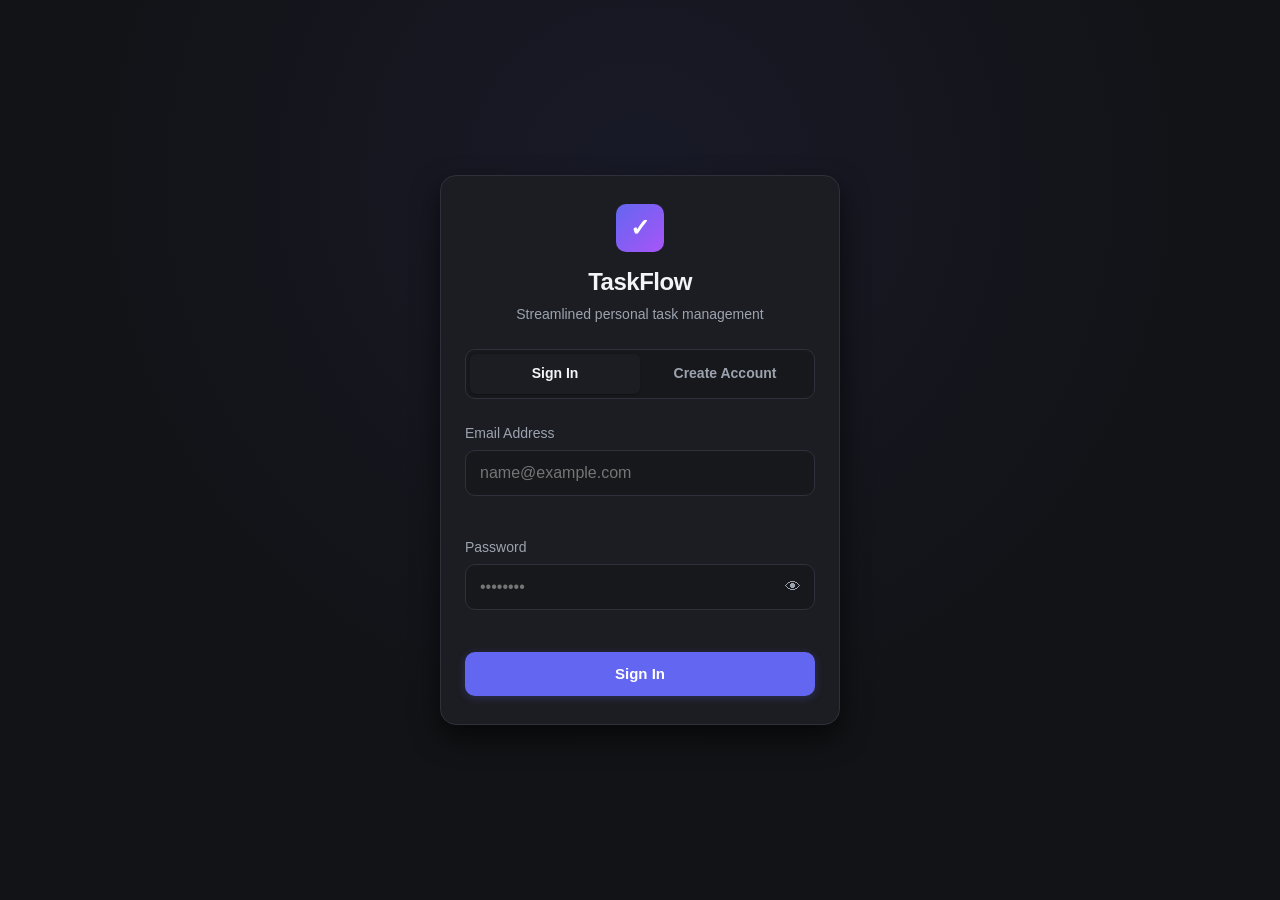
==== templates/index.html @ f4df3832 "feat(ui): implement responsive phone-first UI, XSS-safe DOM renderer, and PWA manifest" ====
<!DOCTYPE html>
<html lang="en" data-theme="dark">
<head>
  <meta charset="UTF-8">
  <meta name="viewport" content="width=device-width, initial-scale=1.0, maximum-scale=5.0">
  <meta name="description" content="Personal To-Do and Task Tracker with Secure Token Authentication">
  <meta name="theme-color" content="#1e1e24">
  <link rel="manifest" href="/manifest.json">
  <title>TaskFlow — Personal Task Tracker</title>
  <link rel="stylesheet" href="/static/css/style.css">
</head>
<body>
  <!-- Global Toast Notification Container -->
  <div id="toast-container" class="toast-container" aria-live="polite" aria-atomic="true"></div>

  <!-- AUTHENTICATION VIEW -->
  <div id="auth-view" class="view auth-view">
    <div class="auth-card">
      <header class="auth-header">
        <div class="brand-logo" aria-hidden="true">✓</div>
        <h1 class="brand-title">TaskFlow</h1>
        <p class="brand-subtitle">Streamlined personal task management</p>
      </header>

      <!-- Auth Tabs: Login vs Register -->
      <div class="tab-group" role="tablist" aria-label="Authentication Options">
        <button type="button" id="tab-login" class="tab-btn active" role="tab" aria-selected="true" aria-controls="login-form">Sign In</button>
        <button type="button" id="tab-register" class="tab-btn" role="tab" aria-selected="false" aria-controls="register-form">Create Account</button>
      </div>

      <!-- Auth Alert Banner -->
      <div id="auth-alert" class="alert-box hidden" role="alert"></div>

      <!-- Sign In Form -->
      <form id="login-form" class="auth-form" novalidate>
        <div class="form-group">
          <label for="login-email">Email Address</label>
          <input type="email" id="login-email" name="email" required autocomplete="email" placeholder="name@example.com" class="form-input">
          <span class="field-error" id="login-email-error"></span>
        </div>

        <div class="form-group">
          <label for="login-password">Password</label>
          <div class="password-wrapper">
            <input type="password" id="login-password" name="password" required autocomplete="current-password" placeholder="••••••••" class="form-input">
            <button type="button" class="btn-toggle-pw" aria-label="Toggle password visibility" data-target="login-password">👁</button>
          </div>
          <span class="field-error" id="login-password-error"></span>
        </div>

        <button type="submit" id="btn-login-submit" class="btn btn-primary btn-block">
          <span class="btn-text">Sign In</span>
          <span class="spinner hidden" aria-hidden="true"></span>
        </button>
      </form>

      <!-- Register Form -->
      <form id="register-form" class="auth-form hidden" novalidate>
        <div class="form-group">
          <label for="reg-name">Full Name <span class="text-muted">(Optional)</span></label>
          <input type="text" id="reg-name" name="name" maxlength="80" autocomplete="name" placeholder="John Doe" class="form-input">
          <span class="field-error" id="reg-name-error"></span>
        </div>

        <div class="form-group">
          <label for="reg-email">Email Address</label>
          <input type="email" id="reg-email" name="email" required autocomplete="email" placeholder="name@example.com" class="form-input">
          <span class="field-error" id="reg-email-error"></span>
        </div>

        <div class="form-group">
          <label for="reg-password">Password</label>
          <div class="password-wrapper">
            <input type="password" id="reg-password" name="password" required autocomplete="new-password" placeholder="At least 8 chars with 1 letter & 1 digit" class="form-input">
            <button type="button" class="btn-toggle-pw" aria-label="Toggle password visibility" data-target="reg-password">👁</button>
          </div>
          <small class="form-hint">8–128 characters, with at least one letter and one number.</small>
          <span class="field-error" id="reg-password-error"></span>
        </div>

        <button type="submit" id="btn-register-submit" class="btn btn-primary btn-block">
          <span class="btn-text">Create Account</span>
          <span class="spinner hidden" aria-hidden="true"></span>
        </button>
      </form>
    </div>
  </div>

  <!-- APPLICATION MAIN VIEW (DASHBOARD) -->
  <div id="app-view" class="view app-view hidden">
    <!-- Top Navigation Header -->
    <header class="app-navbar">
      <div class="nav-left">
        <span class="nav-logo" aria-hidden="true">✓</span>
        <span class="nav-title">TaskFlow</span>
      </div>
      <div class="nav-right">
        <button type="button" id="btn-theme-toggle" class="btn-icon" aria-label="Toggle color theme" title="Toggle theme">🌙</button>
        <div class="user-menu-wrapper">
          <span id="user-display" class="user-display">Loading...</span>
        </div>
        <button type="button" id="btn-open-change-pw" class="btn btn-outline btn-sm">Password</button>
        <button type="button" id="btn-logout" class="btn btn-danger-outline btn-sm">Logout</button>
      </div>
    </header>

    <!-- Main Content Area -->
    <main class="app-container">
      <!-- Quick Action / Add Task Bar -->
      <section class="action-bar" aria-label="Task Management Bar">
        <button type="button" id="btn-open-add-task" class="btn btn-primary">
          <span class="icon" aria-hidden="true">+</span> New Task
        </button>
        <div class="search-box">
          <label for="search-input" class="visually-hidden">Search tasks</label>
          <input type="search" id="search-input" placeholder="Search tasks by title or description..." class="form-input search-input">
        </div>
      </section>

      <!-- Filter and Sort Controls -->
      <section class="controls-panel" aria-label="Filter and Sort Controls">
        <div class="status-filters" role="group" aria-label="Filter by task status">
          <button type="button" class="filter-chip active" data-status="all">All</button>
          <button type="button" class="filter-chip" data-status="open">Open</button>
          <button type="button" class="filter-chip" data-status="done">Completed</button>
        </div>

        <div class="dropdown-controls">
          <div class="control-select-group">
            <label for="filter-priority" class="select-label">Priority:</label>
            <select id="filter-priority" class="select-input">
              <option value="">All Priorities</option>
              <option value="high">High</option>
              <option value="medium">Medium</option>
              <option value="low">Low</option>
            </select>
          </div>

          <div class="control-select-group">
            <label for="sort-by" class="select-label">Sort by:</label>
            <select id="sort-by" class="select-input">
              <option value="createdAt-desc">Created (Newest First)</option>
              <option value="createdAt-asc">Created (Oldest First)</option>
              <option value="dueDate-asc">Due Date (Earliest First)</option>
              <option value="dueDate-desc">Due Date (Latest First)</option>
              <option value="priority-desc">Priority (High to Low)</option>
              <option value="priority-asc">Priority (Low to High)</option>
            </select>
          </div>
        </div>
      </section>

      <!-- Stats Summary Banner -->
      <div id="stats-banner" class="stats-banner" aria-label="Task summary statistics">
        <span id="stat-total" class="stat-pill">Total: 0</span>
        <span id="stat-open" class="stat-pill">Open: 0</span>
        <span id="stat-done" class="stat-pill">Completed: 0</span>
        <span id="stat-overdue" class="stat-pill overdue hidden">Overdue: 0</span>
      </div>

      <!-- Task List Container -->
      <section id="tasks-container" class="tasks-container" aria-label="List of tasks">
        <!-- Dynamic task cards rendered by app.js -->
        <div id="loading-state" class="state-placeholder">
          <div class="spinner large" aria-hidden="true"></div>
          <p>Loading your tasks...</p>
        </div>
        <div id="empty-state" class="state-placeholder hidden">
          <div class="empty-icon" aria-hidden="true">📝</div>
          <h3>No tasks found</h3>
          <p class="text-muted">Create a new task or adjust your filters above.</p>
        </div>
        <div id="error-state" class="state-placeholder hidden">
          <div class="error-icon" aria-hidden="true">⚠️</div>
          <h3>Unable to load tasks</h3>
          <p id="error-message" class="text-danger"></p>
          <button type="button" id="btn-retry-tasks" class="btn btn-outline">Retry</button>
        </div>
        <ul id="task-list" class="task-list" role="list"></ul>
      </section>
    </main>
  </div>

  <!-- MODAL: ADD / EDIT TASK -->
  <div id="task-modal" class="modal-overlay hidden" role="dialog" aria-modal="true" aria-labelledby="modal-task-title">
    <div class="modal-card">
      <header class="modal-header">
        <h2 id="modal-task-title">Add New Task</h2>
        <button type="button" class="btn-close-modal" aria-label="Close dialog">&times;</button>
      </header>
      <form id="task-form" novalidate>
        <input type="hidden" id="task-edit-id">

        <div class="form-group">
          <label for="task-title">Title <span class="text-danger">*</span></label>
          <input type="text" id="task-title" name="title" required maxlength="120" placeholder="e.g. Finish database migration" class="form-input">
          <span class="field-error" id="task-title-error"></span>
        </div>

        <div class="form-group">
          <label for="task-desc">Description</label>
          <textarea id="task-desc" name="description" maxlength="1000" rows="3" placeholder="Optional notes, requirements or context..." class="form-input"></textarea>
          <span class="field-error" id="task-desc-error"></span>
        </div>

        <div class="form-row">
          <div class="form-group col-half">
            <label for="task-due-date">Due Date</label>
            <input type="date" id="task-due-date" name="dueDate" class="form-input">
            <span class="field-error" id="task-due-date-error"></span>
          </div>

          <div class="form-group col-half">
            <label for="task-priority">Priority</label>
            <select id="task-priority" name="priority" class="form-input">
              <option value="low">Low</option>
              <option value="medium" selected>Medium</option>
              <option value="high">High</option>
            </select>
            <span class="field-error" id="task-priority-error"></span>
          </div>
        </div>

        <div class="modal-actions">
          <button type="button" class="btn btn-outline btn-close-modal">Cancel</button>
          <button type="submit" id="btn-save-task" class="btn btn-primary">
            <span class="btn-text">Save Task</span>
            <span class="spinner hidden" aria-hidden="true"></span>
          </button>
        </div>
      </form>
    </div>
  </div>

  <!-- MODAL: CONFIRM DELETE -->
  <div id="delete-modal" class="modal-overlay hidden" role="dialog" aria-modal="true" aria-labelledby="delete-modal-title">
    <div class="modal-card modal-sm">
      <header class="modal-header">
        <h2 id="delete-modal-title">Delete Task</h2>
        <button type="button" class="btn-close-delete-modal" aria-label="Close dialog">&times;</button>
      </header>
      <div class="modal-body">
        <p>Are you sure you want to permanently delete this task? This action cannot be undone.</p>
        <p><strong id="delete-task-title-preview" class="text-truncate"></strong></p>
      </div>
      <div class="modal-actions">
        <button type="button" class="btn btn-outline btn-close-delete-modal">Cancel</button>
        <button type="button" id="btn-confirm-delete" class="btn btn-danger">Delete</button>
      </div>
    </div>
  </div>

  <!-- MODAL: CHANGE PASSWORD -->
  <div id="pw-modal" class="modal-overlay hidden" role="dialog" aria-modal="true" aria-labelledby="pw-modal-title">
    <div class="modal-card modal-sm">
      <header class="modal-header">
        <h2 id="pw-modal-title">Change Password</h2>
        <button type="button" class="btn-close-pw-modal" aria-label="Close dialog">&times;</button>
      </header>
      <form id="change-pw-form" novalidate>
        <div class="form-group">
          <label for="old-pw">Current Password</label>
          <input type="password" id="old-pw" required autocomplete="current-password" class="form-input">
          <span class="field-error" id="old-pw-error"></span>
        </div>
        <div class="form-group">
          <label for="new-pw">New Password</label>
          <input type="password" id="new-pw" required autocomplete="new-password" placeholder="At least 8 chars with 1 letter & 1 digit" class="form-input">
          <span class="field-error" id="new-pw-error"></span>
        </div>
        <div class="modal-actions">
          <button type="button" class="btn btn-outline btn-close-pw-modal">Cancel</button>
          <button type="submit" id="btn-submit-change-pw" class="btn btn-primary">Update Password</button>
        </div>
      </form>
    </div>
  </div>

  <!-- Scripts -->
  <script src="/static/js/api.js"></script>
  <script src="/static/js/state.js"></script>
  <script src="/static/js/app.js"></script>
</body>
</html>
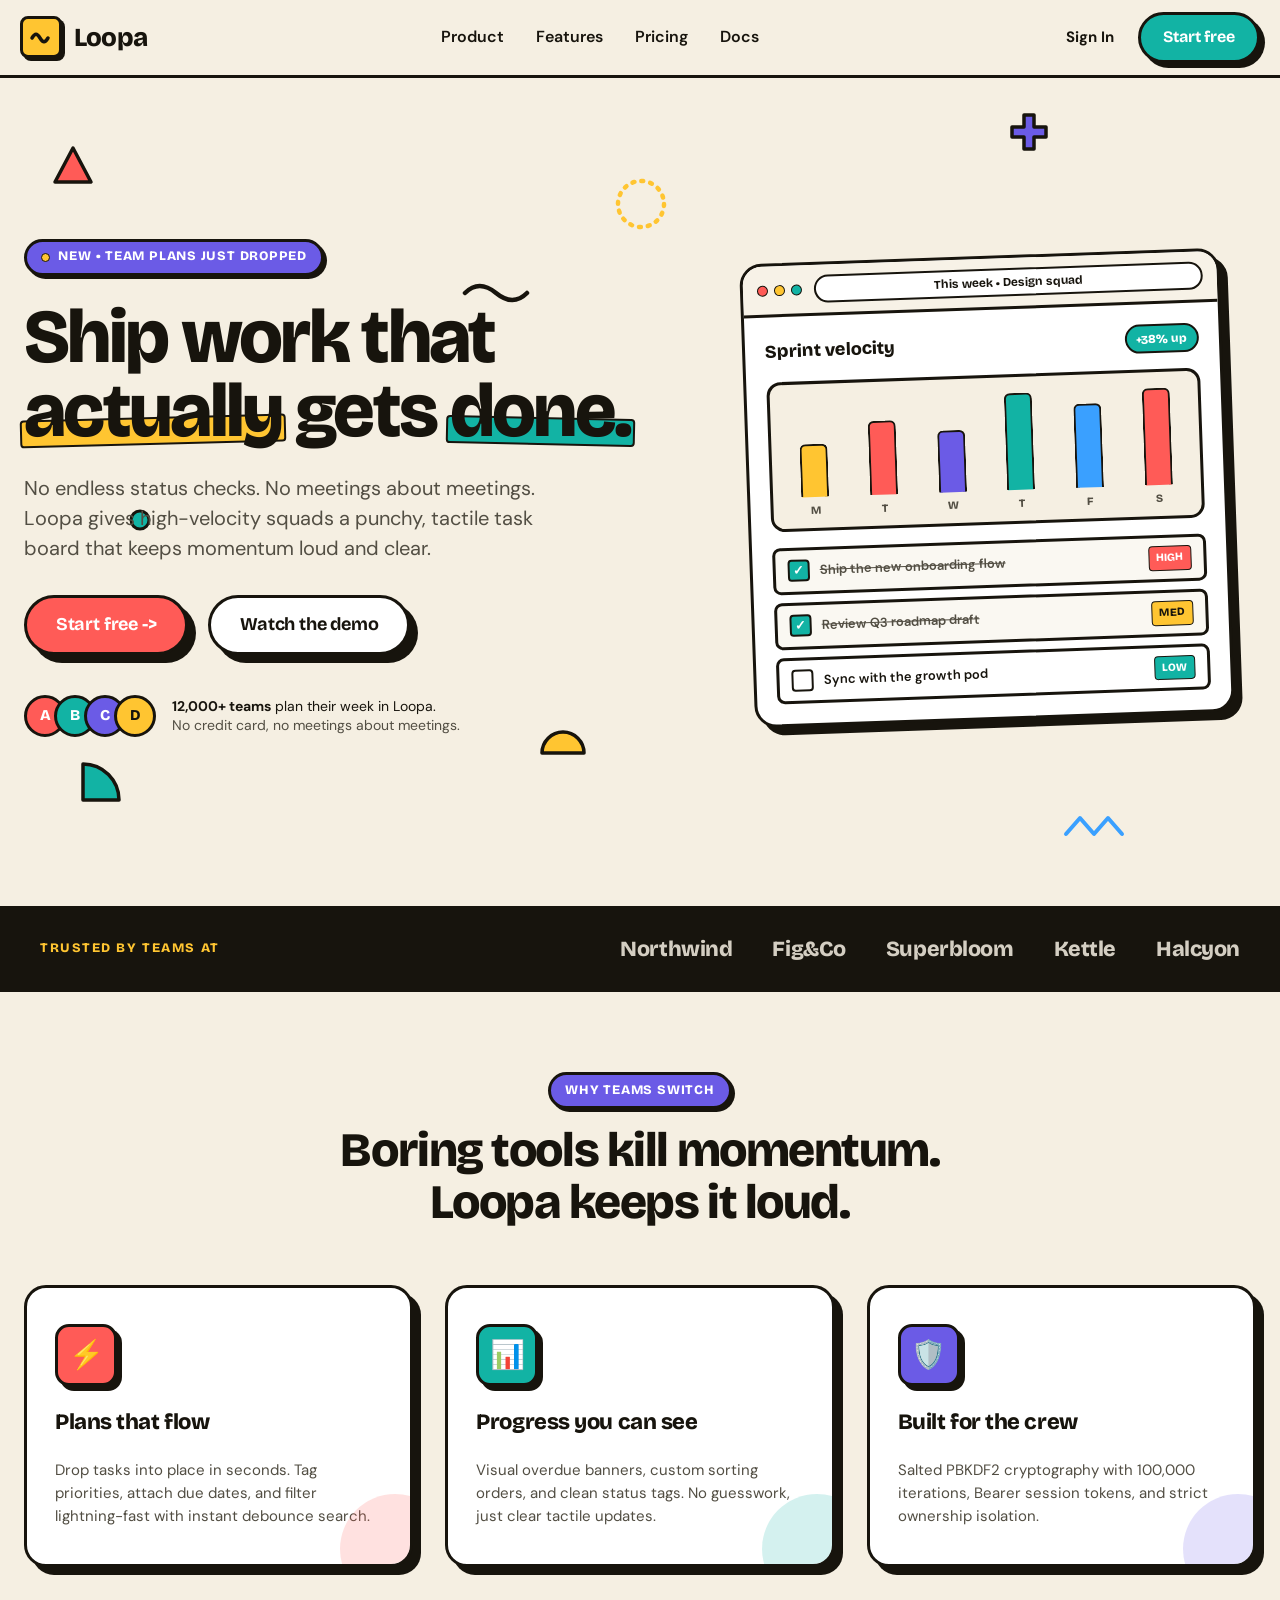
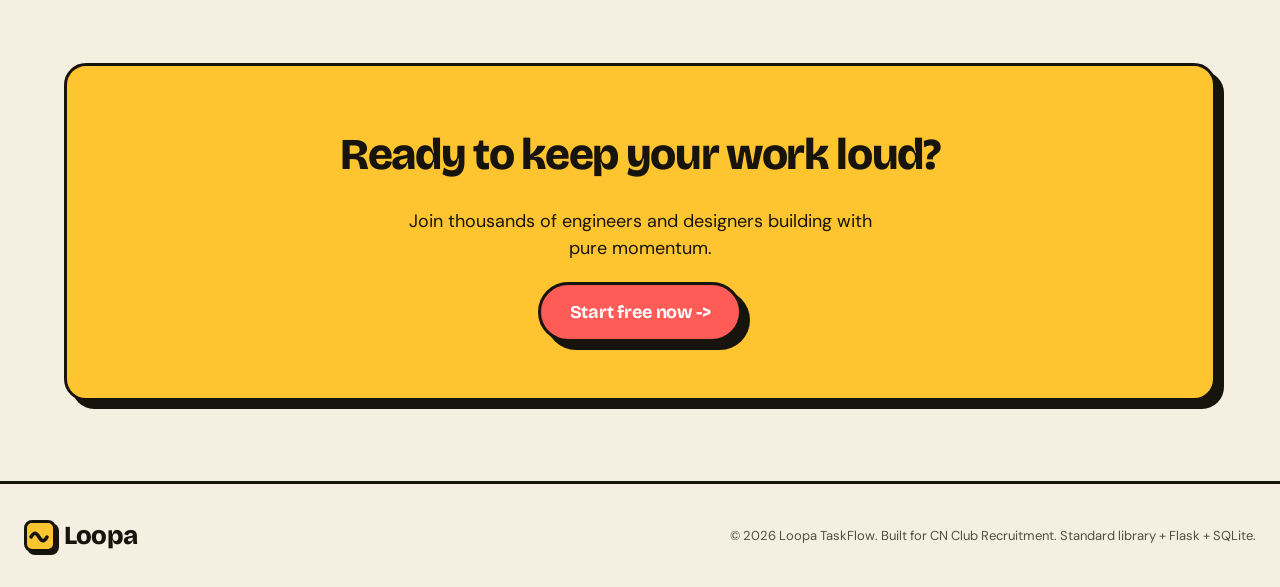
==== commit 60965c2f: "feat(ui): implement Memphis postmodern animated landing page, geometric confetti, and tactile theme" ====
--- a/templates/index.html
+++ b/templates/index.html
@@ -1,106 +1,347 @@
 <!DOCTYPE html>
-<html lang="en" data-theme="dark">
+<html lang="en">
 <head>
   <meta charset="UTF-8">
   <meta name="viewport" content="width=device-width, initial-scale=1.0, maximum-scale=5.0">
-  <meta name="description" content="Personal To-Do and Task Tracker with Secure Token Authentication">
-  <meta name="theme-color" content="#1e1e24">
+  <meta name="description" content="Loopa - Postmodern Task Tracker. Ship work that actually gets done.">
+  <meta name="theme-color" content="#ffc531">
   <link rel="manifest" href="/manifest.json">
-  <title>TaskFlow — Personal Task Tracker</title>
+  <title>Loopa — Ship work that actually gets done.</title>
+  <link rel="preconnect" href="https://fonts.googleapis.com">
+  <link rel="preconnect" href="https://fonts.gstatic.com" crossorigin>
+  <link href="https://fonts.googleapis.com/css2?family=Bricolage+Grotesque:opsz,wght@12..96,700;12..96,800&family=DM+Sans:ital,opsz,wght@0,9..40,400;0,9..40,500;0,9..40,700;1,9..40,400&display=swap" rel="stylesheet">
   <link rel="stylesheet" href="/static/css/style.css">
 </head>
-<body>
-  <!-- Global Toast Notification Container -->
+<body class="memphis-body">
+  <!-- Toast Notification Container -->
   <div id="toast-container" class="toast-container" aria-live="polite" aria-atomic="true"></div>
 
-  <!-- AUTHENTICATION VIEW -->
-  <div id="auth-view" class="view auth-view">
-    <div class="auth-card">
-      <header class="auth-header">
-        <div class="brand-logo" aria-hidden="true">✓</div>
-        <h1 class="brand-title">TaskFlow</h1>
-        <p class="brand-subtitle">Streamlined personal task management</p>
-      </header>
-
-      <!-- Auth Tabs: Login vs Register -->
-      <div class="tab-group" role="tablist" aria-label="Authentication Options">
-        <button type="button" id="tab-login" class="tab-btn active" role="tab" aria-selected="true" aria-controls="login-form">Sign In</button>
-        <button type="button" id="tab-register" class="tab-btn" role="tab" aria-selected="false" aria-controls="register-form">Create Account</button>
-      </div>
-
-      <!-- Auth Alert Banner -->
-      <div id="auth-alert" class="alert-box hidden" role="alert"></div>
-
-      <!-- Sign In Form -->
-      <form id="login-form" class="auth-form" novalidate>
-        <div class="form-group">
-          <label for="login-email">Email Address</label>
-          <input type="email" id="login-email" name="email" required autocomplete="email" placeholder="name@example.com" class="form-input">
-          <span class="field-error" id="login-email-error"></span>
-        </div>
-
-        <div class="form-group">
-          <label for="login-password">Password</label>
-          <div class="password-wrapper">
-            <input type="password" id="login-password" name="password" required autocomplete="current-password" placeholder="••••••••" class="form-input">
-            <button type="button" class="btn-toggle-pw" aria-label="Toggle password visibility" data-target="login-password">👁</button>
-          </div>
-          <span class="field-error" id="login-password-error"></span>
-        </div>
-
-        <button type="submit" id="btn-login-submit" class="btn btn-primary btn-block">
-          <span class="btn-text">Sign In</span>
-          <span class="spinner hidden" aria-hidden="true"></span>
-        </button>
-      </form>
-
-      <!-- Register Form -->
-      <form id="register-form" class="auth-form hidden" novalidate>
-        <div class="form-group">
-          <label for="reg-name">Full Name <span class="text-muted">(Optional)</span></label>
-          <input type="text" id="reg-name" name="name" maxlength="80" autocomplete="name" placeholder="John Doe" class="form-input">
-          <span class="field-error" id="reg-name-error"></span>
-        </div>
-
-        <div class="form-group">
-          <label for="reg-email">Email Address</label>
-          <input type="email" id="reg-email" name="email" required autocomplete="email" placeholder="name@example.com" class="form-input">
-          <span class="field-error" id="reg-email-error"></span>
-        </div>
-
-        <div class="form-group">
-          <label for="reg-password">Password</label>
-          <div class="password-wrapper">
-            <input type="password" id="reg-password" name="password" required autocomplete="new-password" placeholder="At least 8 chars with 1 letter & 1 digit" class="form-input">
-            <button type="button" class="btn-toggle-pw" aria-label="Toggle password visibility" data-target="reg-password">👁</button>
-          </div>
-          <small class="form-hint">8–128 characters, with at least one letter and one number.</small>
-          <span class="field-error" id="reg-password-error"></span>
-        </div>
-
-        <button type="submit" id="btn-register-submit" class="btn btn-primary btn-block">
-          <span class="btn-text">Create Account</span>
-          <span class="spinner hidden" aria-hidden="true"></span>
-        </button>
-      </form>
+  <!-- ========================================================
+       TOP NAVIGATION
+       ======================================================== -->
+  <header class="top-nav">
+    <div class="nav-container">
+      <!-- Left: Logo Tile + Wordmark -->
+      <a href="#hero" class="brand-link" aria-label="Loopa Home">
+        <div class="logo-tile">
+          <!-- Squiggle glyph -->
+          <svg class="logo-glyph" viewBox="0 0 24 24" fill="none" stroke="#17140d" stroke-width="3.5" stroke-linecap="round" stroke-linejoin="round">
+            <path d="M3 13c3-5 5-5 8 0s5 5 8 0" />
+          </svg>
+        </div>
+        <span class="brand-wordmark">Loopa</span>
+      </a>
+
+      <!-- Center: Navigation Links -->
+      <nav class="nav-links" aria-label="Main Navigation">
+        <a href="#features" class="nav-link">Product</a>
+        <a href="#features" class="nav-link">Features</a>
+        <a href="#pricing" class="nav-link">Pricing</a>
+        <a href="#demo" class="nav-link">Docs</a>
+      </nav>
+
+      <!-- Right: Actions -->
+      <div class="nav-actions">
+        <!-- Logged-out state -->
+        <div id="nav-auth-guest" class="nav-auth-group">
+          <button type="button" id="btn-nav-signin" class="nav-btn-link">Sign In</button>
+          <button type="button" id="btn-nav-start" class="btn-pill btn-pill-teal">Start free</button>
+        </div>
+
+        <!-- Logged-in state -->
+        <div id="nav-auth-user" class="nav-auth-group hidden">
+          <button type="button" id="btn-nav-dashboard" class="btn-pill btn-pill-mustard">My Tasks (<span id="nav-user-name">User</span>)</button>
+          <button type="button" id="btn-nav-logout" class="nav-btn-link">Logout</button>
+        </div>
+      </div>
     </div>
+  </header>
+
+  <!-- ========================================================
+       LANDING PAGE CONTAINER (HERO, LOGO STRIP, FEATURES)
+       ======================================================== -->
+  <div id="landing-view" class="landing-view">
+    <!-- ==================== HERO SECTION ==================== -->
+    <section id="hero" class="hero-section">
+      <!-- ANIMATED MEMPHIS CONFETTI BACKGROUND (Pure CSS Keyframes - NO JS) -->
+      <div class="confetti-field" aria-hidden="true">
+        <!-- 1. Coral Triangle -->
+        <svg class="confetti-item shape-triangle" viewBox="0 0 44 44">
+          <polygon points="22,4 40,38 4,38" fill="#ff5b57" stroke="#17140d" stroke-width="3.5" stroke-linejoin="round" />
+        </svg>
+
+        <!-- 2. Teal Quarter-Arc -->
+        <svg class="confetti-item shape-quarter-arc" viewBox="0 0 48 48">
+          <path d="M6 6 A36 36 0 0 1 42 42 L6 42 Z" fill="#12b3a4" stroke="#17140d" stroke-width="3.5" stroke-linejoin="round" />
+        </svg>
+
+        <!-- 3. Mustard Dotted Circle -->
+        <svg class="confetti-item shape-dotted-circle" viewBox="0 0 54 54">
+          <circle cx="27" cy="27" r="23" fill="none" stroke="#ffc531" stroke-width="4.5" stroke-dasharray="2 7" stroke-linecap="round" />
+        </svg>
+
+        <!-- 4. Violet Plus-Sign (Spinning) -->
+        <svg class="confetti-item shape-plus" viewBox="0 0 42 42">
+          <path d="M16 4 H26 V16 H38 V26 H26 V38 H16 V26 H4 V16 H16 Z" fill="#6b5be6" stroke="#17140d" stroke-width="3.5" stroke-linejoin="round" />
+        </svg>
+
+        <!-- 5. Black Squiggle 'Bacteria' Line (Swaying) -->
+        <svg class="confetti-item shape-bacteria" viewBox="0 0 70 32">
+          <path d="M4 16 Q 18 2 35 16 T 66 16" fill="none" stroke="#17140d" stroke-width="4.5" stroke-linecap="round" />
+        </svg>
+
+        <!-- 6. Mustard Half-Circle (Bobbing) -->
+        <svg class="confetti-item shape-half-circle" viewBox="0 0 50 30">
+          <path d="M4 26 A21 21 0 0 1 46 26 Z" fill="#ffc531" stroke="#17140d" stroke-width="3.5" stroke-linejoin="round" />
+        </svg>
+
+        <!-- 7. Small Solid Teal Dot (Pulsing) -->
+        <svg class="confetti-item shape-teal-dot" viewBox="0 0 24 24">
+          <circle cx="12" cy="12" r="9" fill="#12b3a4" stroke="#17140d" stroke-width="3" />
+        </svg>
+
+        <!-- 8. Sky-Blue Zigzag -->
+        <svg class="confetti-item shape-zigzag" viewBox="0 0 64 28">
+          <polyline points="4,22 18,6 32,22 46,6 60,22" fill="none" stroke="#3aa0ff" stroke-width="4" stroke-linecap="round" stroke-linejoin="round" />
+        </svg>
+
+        <!-- 9. Coral Striped / Terrazzo Circle (Spinning) -->
+        <svg class="confetti-item shape-striped-circle" viewBox="0 0 52 52">
+          <defs>
+            <pattern id="terrazzo-stripes" width="8" height="8" patternTransform="rotate(45 0 0)" patternUnits="userSpaceOnUse">
+              <line x1="0" y1="0" x2="0" y2="8" stroke="#17140d" stroke-width="3.5" />
+            </pattern>
+          </defs>
+          <circle cx="26" cy="26" r="22" fill="#ff5b57" stroke="#17140d" stroke-width="3.5" />
+          <circle cx="26" cy="26" r="22" fill="url(#terrazzo-stripes)" />
+        </svg>
+      </div>
+
+      <div class="hero-layout">
+        <!-- LEFT COLUMN: COPY + CTAs + TRUST -->
+        <div class="hero-left">
+          <!-- Eyebrow Pill -->
+          <div class="eyebrow-pill eyebrow-violet">
+            <span class="dot dot-mustard" aria-hidden="true"></span>
+            <span>NEW • Team plans just dropped</span>
+          </div>
+
+          <!-- Main Display Headline with Marker Highlights -->
+          <h1 class="hero-headline">
+            Ship work that <span class="marker marker-mustard">actually</span> gets <span class="marker marker-teal">done.</span>
+          </h1>
+
+          <!-- Lead Paragraph -->
+          <p class="hero-lead">
+            No endless status checks. No meetings about meetings. Loopa gives high-velocity squads a punchy, tactile task board that keeps momentum loud and clear.
+          </p>
+
+          <!-- Dual Tactile CTA Row -->
+          <div class="hero-cta-row">
+            <button type="button" id="btn-hero-primary" class="btn-pill btn-pill-lg btn-pill-coral">
+              Start free -&gt;
+            </button>
+            <button type="button" id="btn-hero-secondary" class="btn-pill btn-pill-lg btn-pill-ghost">
+              Watch the demo
+            </button>
+          </div>
+
+          <!-- Trust Row -->
+          <div class="trust-row">
+            <div class="avatar-stack" aria-hidden="true">
+              <div class="avatar avatar-coral">A</div>
+              <div class="avatar avatar-teal">B</div>
+              <div class="avatar avatar-violet">C</div>
+              <div class="avatar avatar-mustard">D</div>
+            </div>
+            <p class="trust-text">
+              <strong>12,000+ teams</strong> plan their week in Loopa.<br>
+              <span class="trust-sub">No credit card, no meetings about meetings.</span>
+            </p>
+          </div>
+        </div>
+
+        <!-- RIGHT COLUMN: TILTED PRODUCT DASHBOARD MOCKUP -->
+        <div class="hero-right">
+          <div class="dashboard-mockup">
+            <!-- Browser Chrome Top Bar -->
+            <div class="mockup-chrome">
+              <div class="chrome-dots" aria-hidden="true">
+                <span class="dot dot-coral"></span>
+                <span class="dot dot-mustard"></span>
+                <span class="dot dot-teal"></span>
+              </div>
+              <div class="chrome-title-bar">
+                <span>This week • Design squad</span>
+              </div>
+            </div>
+
+            <!-- Mockup Body -->
+            <div class="mockup-body">
+              <!-- Velocity Header -->
+              <div class="mockup-header-row">
+                <h3 class="mockup-section-title">Sprint velocity</h3>
+                <span class="pill-stat pill-teal">+38% up</span>
+              </div>
+
+              <!-- 6-Bar Velocity Chart -->
+              <div class="chart-panel" aria-label="Velocity chart">
+                <div class="chart-bars">
+                  <div class="bar-col">
+                    <div class="bar-fill bar-mustard" style="height: 44%;"></div>
+                    <span class="bar-label">M</span>
+                  </div>
+                  <div class="bar-col">
+                    <div class="bar-fill bar-coral" style="height: 62%;"></div>
+                    <span class="bar-label">T</span>
+                  </div>
+                  <div class="bar-col">
+                    <div class="bar-fill bar-violet" style="height: 52%;"></div>
+                    <span class="bar-label">W</span>
+                  </div>
+                  <div class="bar-col">
+                    <div class="bar-fill bar-teal" style="height: 82%;"></div>
+                    <span class="bar-label">T</span>
+                  </div>
+                  <div class="bar-col">
+                    <div class="bar-fill bar-sky" style="height: 70%;"></div>
+                    <span class="bar-label">F</span>
+                  </div>
+                  <div class="bar-col">
+                    <div class="bar-fill bar-coral" style="height: 96%;"></div>
+                    <span class="bar-label">S</span>
+                  </div>
+                </div>
+              </div>
+
+              <!-- 3-Item Checklist -->
+              <div class="mockup-checklist" aria-label="Squad checklist">
+                <div class="checklist-item checked">
+                  <div class="check-box checked">✓</div>
+                  <span class="check-text">Ship the new onboarding flow</span>
+                  <span class="badge badge-priority-high">High</span>
+                </div>
+                <div class="checklist-item checked">
+                  <div class="check-box checked">✓</div>
+                  <span class="check-text">Review Q3 roadmap draft</span>
+                  <span class="badge badge-priority-medium">Med</span>
+                </div>
+                <div class="checklist-item">
+                  <div class="check-box"></div>
+                  <span class="check-text">Sync with the growth pod</span>
+                  <span class="badge badge-priority-low">Low</span>
+                </div>
+              </div>
+            </div>
+          </div>
+        </div>
+      </div>
+    </section>
+
+    <!-- ==================== LOGO STRIP ==================== -->
+    <section class="logo-strip">
+      <div class="logo-strip-inner">
+        <span class="strip-label">TRUSTED BY TEAMS AT</span>
+        <div class="strip-logos">
+          <span class="logo-wordmark">Northwind</span>
+          <span class="logo-wordmark">Fig&amp;Co</span>
+          <span class="logo-wordmark">Superbloom</span>
+          <span class="logo-wordmark">Kettle</span>
+          <span class="logo-wordmark">Halcyon</span>
+        </div>
+      </div>
+    </section>
+
+    <!-- ==================== FEATURES SECTION ==================== -->
+    <section id="features" class="features-section">
+      <div class="features-container">
+        <!-- Eyebrow + Heading -->
+        <div class="features-header">
+          <div class="eyebrow-pill eyebrow-violet">
+            <span>WHY TEAMS SWITCH</span>
+          </div>
+          <h2 class="features-title">
+            Boring tools kill momentum.<br>
+            Loopa keeps it loud.
+          </h2>
+        </div>
+
+        <!-- Three-Up Card Row -->
+        <div class="feature-cards-grid">
+          <!-- Card 1: Coral -->
+          <div class="feature-card">
+            <div class="icon-chip chip-coral" aria-hidden="true">⚡</div>
+            <h3 class="feature-card-title">Plans that flow</h3>
+            <p class="feature-card-desc">
+              Drop tasks into place in seconds. Tag priorities, attach due dates, and filter lightning-fast with instant debounce search.
+            </p>
+            <div class="card-corner-accent accent-coral" aria-hidden="true"></div>
+          </div>
+
+          <!-- Card 2: Teal -->
+          <div class="feature-card">
+            <div class="icon-chip chip-teal" aria-hidden="true">📊</div>
+            <h3 class="feature-card-title">Progress you can see</h3>
+            <p class="feature-card-desc">
+              Visual overdue banners, custom sorting orders, and clean status tags. No guesswork, just clear tactile updates.
+            </p>
+            <div class="card-corner-accent accent-teal" aria-hidden="true"></div>
+          </div>
+
+          <!-- Card 3: Violet -->
+          <div class="feature-card">
+            <div class="icon-chip chip-violet" aria-hidden="true">🛡️</div>
+            <h3 class="feature-card-title">Built for the crew</h3>
+            <p class="feature-card-desc">
+              Salted PBKDF2 cryptography with 100,000 iterations, Bearer session tokens, and strict ownership isolation.
+            </p>
+            <div class="card-corner-accent accent-violet" aria-hidden="true"></div>
+          </div>
+        </div>
+      </div>
+    </section>
+
+    <!-- ==================== BOTTOM CTA BANNER ==================== -->
+    <section class="bottom-cta-section" id="pricing">
+      <div class="bottom-cta-card">
+        <h2 class="bottom-cta-title">Ready to keep your work loud?</h2>
+        <p class="bottom-cta-sub">Join thousands of engineers and designers building with pure momentum.</p>
+        <button type="button" id="btn-bottom-start" class="btn-pill btn-pill-lg btn-pill-coral">Start free now -&gt;</button>
+      </div>
+    </section>
+
+    <!-- Footer -->
+    <footer class="app-footer">
+      <div class="footer-inner">
+        <div class="footer-brand">
+          <span class="logo-tile small">
+            <svg class="logo-glyph" viewBox="0 0 24 24" fill="none" stroke="#17140d" stroke-width="3.5" stroke-linecap="round" stroke-linejoin="round">
+              <path d="M3 13c3-5 5-5 8 0s5 5 8 0" />
+            </svg>
+          </span>
+          <span class="brand-wordmark">Loopa</span>
+        </div>
+        <p class="footer-copy">© 2026 Loopa TaskFlow. Built for CN Club Recruitment. Standard library + Flask + SQLite.</p>
+      </div>
+    </footer>
   </div>
 
-  <!-- APPLICATION MAIN VIEW (DASHBOARD) -->
-  <div id="app-view" class="view app-view hidden">
-    <!-- Top Navigation Header -->
-    <header class="app-navbar">
-      <div class="nav-left">
-        <span class="nav-logo" aria-hidden="true">✓</span>
-        <span class="nav-title">TaskFlow</span>
-      </div>
-      <div class="nav-right">
-        <button type="button" id="btn-theme-toggle" class="btn-icon" aria-label="Toggle color theme" title="Toggle theme">🌙</button>
-        <div class="user-menu-wrapper">
-          <span id="user-display" class="user-display">Loading...</span>
-        </div>
-        <button type="button" id="btn-open-change-pw" class="btn btn-outline btn-sm">Password</button>
-        <button type="button" id="btn-logout" class="btn btn-danger-outline btn-sm">Logout</button>
+  <!-- ========================================================
+       APPLICATION DASHBOARD (LOGGED IN TASK MANAGEMENT)
+       ======================================================== -->
+  <div id="app-view" class="app-view hidden">
+    <!-- Top Action Banner -->
+    <header class="dashboard-header">
+      <div class="dashboard-nav-container">
+        <div class="dash-left">
+          <button type="button" id="btn-back-to-landing" class="btn-pill btn-pill-sm btn-pill-ghost" title="Back to main page">← Home</button>
+          <h2 class="dash-title">My Workspace</h2>
+        </div>
+        <div class="dash-right">
+          <span id="user-display" class="user-badge">Loading...</span>
+          <button type="button" id="btn-open-change-pw" class="btn-pill btn-pill-sm btn-pill-ghost">Password</button>
+          <button type="button" id="btn-logout" class="btn-pill btn-pill-sm btn-pill-coral">Logout</button>
+        </div>
       </div>
     </header>
 
@@ -108,7 +349,7 @@
     <main class="app-container">
       <!-- Quick Action / Add Task Bar -->
       <section class="action-bar" aria-label="Task Management Bar">
-        <button type="button" id="btn-open-add-task" class="btn btn-primary">
+        <button type="button" id="btn-open-add-task" class="btn-pill btn-pill-coral">
           <span class="icon" aria-hidden="true">+</span> New Task
         </button>
         <div class="search-box">
@@ -153,14 +394,13 @@
       <!-- Stats Summary Banner -->
       <div id="stats-banner" class="stats-banner" aria-label="Task summary statistics">
         <span id="stat-total" class="stat-pill">Total: 0</span>
-        <span id="stat-open" class="stat-pill">Open: 0</span>
-        <span id="stat-done" class="stat-pill">Completed: 0</span>
+        <span id="stat-open" class="stat-pill stat-open">Open: 0</span>
+        <span id="stat-done" class="stat-pill stat-done">Completed: 0</span>
         <span id="stat-overdue" class="stat-pill overdue hidden">Overdue: 0</span>
       </div>
 
       <!-- Task List Container -->
       <section id="tasks-container" class="tasks-container" aria-label="List of tasks">
-        <!-- Dynamic task cards rendered by app.js -->
         <div id="loading-state" class="state-placeholder">
           <div class="spinner large" aria-hidden="true"></div>
           <p>Loading your tasks...</p>
@@ -168,20 +408,110 @@
         <div id="empty-state" class="state-placeholder hidden">
           <div class="empty-icon" aria-hidden="true">📝</div>
           <h3>No tasks found</h3>
-          <p class="text-muted">Create a new task or adjust your filters above.</p>
+          <p class="text-muted">Create a new task above or try a different filter.</p>
         </div>
         <div id="error-state" class="state-placeholder hidden">
           <div class="error-icon" aria-hidden="true">⚠️</div>
           <h3>Unable to load tasks</h3>
           <p id="error-message" class="text-danger"></p>
-          <button type="button" id="btn-retry-tasks" class="btn btn-outline">Retry</button>
+          <button type="button" id="btn-retry-tasks" class="btn-pill btn-pill-sm btn-pill-mustard">Retry</button>
         </div>
         <ul id="task-list" class="task-list" role="list"></ul>
       </section>
     </main>
   </div>
 
-  <!-- MODAL: ADD / EDIT TASK -->
+  <!-- ========================================================
+       MODAL 1: AUTHENTICATION (SIGN IN / REGISTER)
+       ======================================================== -->
+  <div id="auth-modal" class="modal-overlay hidden" role="dialog" aria-modal="true" aria-labelledby="auth-modal-title">
+    <div class="modal-card auth-modal-card">
+      <header class="modal-header">
+        <div class="auth-modal-brand">
+          <div class="logo-tile small">
+            <svg class="logo-glyph" viewBox="0 0 24 24" fill="none" stroke="#17140d" stroke-width="3.5" stroke-linecap="round" stroke-linejoin="round">
+              <path d="M3 13c3-5 5-5 8 0s5 5 8 0" />
+            </svg>
+          </div>
+          <h2 id="auth-modal-title">Welcome to Loopa</h2>
+        </div>
+        <button type="button" class="btn-close-auth-modal" aria-label="Close dialog">&times;</button>
+      </header>
+
+      <!-- Auth Tabs: Login vs Register -->
+      <div class="tab-group" role="tablist" aria-label="Authentication Options">
+        <button type="button" id="tab-login" class="tab-btn active" role="tab" aria-selected="true" aria-controls="login-form">Sign In</button>
+        <button type="button" id="tab-register" class="tab-btn" role="tab" aria-selected="false" aria-controls="register-form">Create Account</button>
+      </div>
+
+      <!-- Quick Demo Login Button for Interviewers / Evaluators -->
+      <div class="demo-login-box">
+        <button type="button" id="btn-quick-demo" class="btn-quick-demo">
+          ⚡ 1-Click Demo Login (demo@taskflow.dev)
+        </button>
+      </div>
+
+      <!-- Auth Alert Banner -->
+      <div id="auth-alert" class="alert-box hidden" role="alert"></div>
+
+      <!-- Sign In Form -->
+      <form id="login-form" class="auth-form" novalidate>
+        <div class="form-group">
+          <label for="login-email">Email Address</label>
+          <input type="email" id="login-email" name="email" required autocomplete="email" placeholder="name@example.com" class="form-input">
+          <span class="field-error" id="login-email-error"></span>
+        </div>
+
+        <div class="form-group">
+          <label for="login-password">Password</label>
+          <div class="password-wrapper">
+            <input type="password" id="login-password" name="password" required autocomplete="current-password" placeholder="••••••••" class="form-input">
+            <button type="button" class="btn-toggle-pw" aria-label="Toggle password visibility" data-target="login-password">👁</button>
+          </div>
+          <span class="field-error" id="login-password-error"></span>
+        </div>
+
+        <button type="submit" id="btn-login-submit" class="btn-pill btn-pill-coral btn-block">
+          <span class="btn-text">Sign In</span>
+          <span class="spinner hidden" aria-hidden="true"></span>
+        </button>
+      </form>
+
+      <!-- Register Form -->
+      <form id="register-form" class="auth-form hidden" novalidate>
+        <div class="form-group">
+          <label for="reg-name">Full Name <span class="text-muted">(Optional)</span></label>
+          <input type="text" id="reg-name" name="name" maxlength="80" autocomplete="name" placeholder="Asha Sharma" class="form-input">
+          <span class="field-error" id="reg-name-error"></span>
+        </div>
+
+        <div class="form-group">
+          <label for="reg-email">Email Address</label>
+          <input type="email" id="reg-email" name="email" required autocomplete="email" placeholder="name@example.com" class="form-input">
+          <span class="field-error" id="reg-email-error"></span>
+        </div>
+
+        <div class="form-group">
+          <label for="reg-password">Password</label>
+          <div class="password-wrapper">
+            <input type="password" id="reg-password" name="password" required autocomplete="new-password" placeholder="At least 8 chars with 1 letter & 1 digit" class="form-input">
+            <button type="button" class="btn-toggle-pw" aria-label="Toggle password visibility" data-target="reg-password">👁</button>
+          </div>
+          <small class="form-hint">8–128 characters, with at least one letter and one number.</small>
+          <span class="field-error" id="reg-password-error"></span>
+        </div>
+
+        <button type="submit" id="btn-register-submit" class="btn-pill btn-pill-coral btn-block">
+          <span class="btn-text">Create Account</span>
+          <span class="spinner hidden" aria-hidden="true"></span>
+        </button>
+      </form>
+    </div>
+  </div>
+
+  <!-- ========================================================
+       MODAL 2: ADD / EDIT TASK
+       ======================================================== -->
   <div id="task-modal" class="modal-overlay hidden" role="dialog" aria-modal="true" aria-labelledby="modal-task-title">
     <div class="modal-card">
       <header class="modal-header">
@@ -222,8 +552,8 @@
         </div>
 
         <div class="modal-actions">
-          <button type="button" class="btn btn-outline btn-close-modal">Cancel</button>
-          <button type="submit" id="btn-save-task" class="btn btn-primary">
+          <button type="button" class="btn-pill btn-pill-sm btn-pill-ghost btn-close-modal">Cancel</button>
+          <button type="submit" id="btn-save-task" class="btn-pill btn-pill-sm btn-pill-coral">
             <span class="btn-text">Save Task</span>
             <span class="spinner hidden" aria-hidden="true"></span>
           </button>
@@ -232,7 +562,9 @@
     </div>
   </div>
 
-  <!-- MODAL: CONFIRM DELETE -->
+  <!-- ========================================================
+       MODAL 3: CONFIRM DELETE
+       ======================================================== -->
   <div id="delete-modal" class="modal-overlay hidden" role="dialog" aria-modal="true" aria-labelledby="delete-modal-title">
     <div class="modal-card modal-sm">
       <header class="modal-header">
@@ -244,13 +576,15 @@
         <p><strong id="delete-task-title-preview" class="text-truncate"></strong></p>
       </div>
       <div class="modal-actions">
-        <button type="button" class="btn btn-outline btn-close-delete-modal">Cancel</button>
-        <button type="button" id="btn-confirm-delete" class="btn btn-danger">Delete</button>
+        <button type="button" class="btn-pill btn-pill-sm btn-pill-ghost btn-close-delete-modal">Cancel</button>
+        <button type="button" id="btn-confirm-delete" class="btn-pill btn-pill-sm btn-pill-coral">Delete</button>
       </div>
     </div>
   </div>
 
-  <!-- MODAL: CHANGE PASSWORD -->
+  <!-- ========================================================
+       MODAL 4: CHANGE PASSWORD
+       ======================================================== -->
   <div id="pw-modal" class="modal-overlay hidden" role="dialog" aria-modal="true" aria-labelledby="pw-modal-title">
     <div class="modal-card modal-sm">
       <header class="modal-header">
@@ -269,8 +603,8 @@
           <span class="field-error" id="new-pw-error"></span>
         </div>
         <div class="modal-actions">
-          <button type="button" class="btn btn-outline btn-close-pw-modal">Cancel</button>
-          <button type="submit" id="btn-submit-change-pw" class="btn btn-primary">Update Password</button>
+          <button type="button" class="btn-pill btn-pill-sm btn-pill-ghost btn-close-pw-modal">Cancel</button>
+          <button type="submit" id="btn-submit-change-pw" class="btn-pill btn-pill-sm btn-pill-coral">Update</button>
         </div>
       </form>
     </div>
--- a/static/css/style.css
+++ b/static/css/style.css
@@ -0,0 +1,1690 @@
+/* ============================================================
+   Loopa: Memphis / Postmodern Design System & Animated Hero
+   Canvas: Warm Cream #f5efe2 | Ink: Near-Black #17140d
+   Palette: Coral #ff5b57, Teal #12b3a4, Mustard #ffc531,
+            Violet #6b5be6, Sky #3aa0ff
+   Outlines: 3px solid #17140d | Shadows: Flat Hard Offset (No blur)
+   ============================================================ */
+
+:root {
+  /* Core Memphis Palette */
+  --canvas: #f5efe2;
+  --surface: #ffffff;
+  --surface-alt: #fffdf9;
+  --ink: #17140d;
+  --ink-muted: #524e43;
+  --ink-light: #827e74;
+
+  --coral: #ff5b57;
+  --teal: #12b3a4;
+  --mustard: #ffc531;
+  --violet: #6b5be6;
+  --sky: #3aa0ff;
+
+  /* Priority mapping */
+  --prio-high: #ff5b57;
+  --prio-med: #ffc531;
+  --prio-low: #12b3a4;
+
+  /* Typography */
+  --font-display: "Bricolage Grotesque", -apple-system, BlinkMacSystemFont, sans-serif;
+  --font-body: "DM Sans", -apple-system, BlinkMacSystemFont, sans-serif;
+
+  /* Borders & Radii */
+  --border-thick: 3px solid #17140d;
+  --border-medium: 2px solid #17140d;
+  --border-thin: 1.5px solid #17140d;
+  --radius-sm: 8px;
+  --radius-md: 14px;
+  --radius-lg: 22px;
+  --radius-pill: 9999px;
+
+  /* Hard Offset Shadows (NO BLUR, NO GRADIENTS) */
+  --shadow-lg: 8px 8px 0 #17140d;
+  --shadow-md: 5px 5px 0 #17140d;
+  --shadow-sm: 3px 3px 0 #17140d;
+  --shadow-active: 2px 2px 0 #17140d;
+}
+
+/* ============================================================
+   Base Reset & Typography
+   ============================================================ */
+*, *::before, *::after {
+  box-sizing: border-box;
+  margin: 0;
+  padding: 0;
+}
+
+html {
+  font-size: 16px;
+  scroll-behavior: smooth;
+  background-color: var(--canvas);
+  color: var(--ink);
+  -webkit-font-smoothing: antialiased;
+}
+
+body.memphis-body {
+  min-height: 100vh;
+  font-family: var(--font-body);
+  font-size: 1rem;
+  line-height: 1.5;
+  background-color: var(--canvas);
+  color: var(--ink);
+  overflow-x: hidden;
+  position: relative;
+}
+
+/* Focus Accessibility */
+:focus-visible {
+  outline: 3px solid var(--violet);
+  outline-offset: 3px;
+}
+
+/* Helpers */
+.hidden { display: none !important; }
+.visually-hidden {
+  position: absolute;
+  width: 1px;
+  height: 1px;
+  padding: 0;
+  margin: -1px;
+  overflow: hidden;
+  clip: rect(0, 0, 0, 0);
+  border: 0;
+}
+.text-danger { color: var(--coral); }
+.text-muted { color: var(--ink-muted); }
+.text-truncate {
+  white-space: nowrap;
+  overflow: hidden;
+  text-overflow: ellipsis;
+  display: block;
+}
+
+/* ============================================================
+   Tactile Memphis Pill Buttons (44px min touch target)
+   ============================================================ */
+button, input, select, textarea {
+  font: inherit;
+  color: inherit;
+}
+
+.btn-pill {
+  display: inline-flex;
+  align-items: center;
+  justify-content: center;
+  gap: 0.5rem;
+  min-height: 44px;
+  padding: 0.65rem 1.4rem;
+  border-radius: var(--radius-pill);
+  font-family: var(--font-display);
+  font-size: 1rem;
+  font-weight: 700;
+  letter-spacing: -0.01em;
+  cursor: pointer;
+  border: var(--border-thick);
+  box-shadow: var(--shadow-md);
+  transition: transform 0.1s ease, box-shadow 0.1s ease, background-color 0.15s ease;
+  text-decoration: none;
+  user-select: none;
+  white-space: nowrap;
+}
+
+.btn-pill:hover {
+  transform: translate(2px, 2px);
+  box-shadow: var(--shadow-sm);
+}
+
+.btn-pill:active {
+  transform: translate(4px, 4px);
+  box-shadow: var(--shadow-active);
+}
+
+.btn-pill-lg {
+  min-height: 52px;
+  padding: 0.85rem 1.8rem;
+  font-size: 1.125rem;
+  box-shadow: var(--shadow-lg);
+}
+.btn-pill-lg:hover {
+  transform: translate(3px, 3px);
+  box-shadow: var(--shadow-md);
+}
+
+.btn-pill-sm {
+  min-height: 38px;
+  padding: 0.4rem 0.9rem;
+  font-size: 0.875rem;
+  box-shadow: var(--shadow-sm);
+}
+
+.btn-pill-coral {
+  background-color: var(--coral);
+  color: #ffffff;
+}
+.btn-pill-coral:hover {
+  background-color: #f04e4a;
+}
+
+.btn-pill-teal {
+  background-color: var(--teal);
+  color: #ffffff;
+}
+.btn-pill-teal:hover {
+  background-color: #0fa294;
+}
+
+.btn-pill-mustard {
+  background-color: var(--mustard);
+  color: var(--ink);
+}
+.btn-pill-mustard:hover {
+  background-color: #fab91b;
+}
+
+.btn-pill-ghost {
+  background-color: #ffffff;
+  color: var(--ink);
+}
+.btn-pill-ghost:hover {
+  background-color: #f7f3ea;
+}
+
+.btn-block {
+  width: 100%;
+}
+
+/* ============================================================
+   Eyebrow Pill Badges
+   ============================================================ */
+.eyebrow-pill {
+  display: inline-flex;
+  align-items: center;
+  gap: 0.5rem;
+  padding: 0.35rem 0.9rem;
+  border-radius: var(--radius-pill);
+  border: var(--border-thick);
+  box-shadow: var(--shadow-sm);
+  font-family: var(--font-display);
+  font-size: 0.8125rem;
+  font-weight: 800;
+  text-transform: uppercase;
+  letter-spacing: 0.06em;
+}
+
+.eyebrow-violet {
+  background-color: var(--violet);
+  color: #ffffff;
+}
+
+.dot {
+  display: inline-block;
+  width: 9px;
+  height: 9px;
+  border-radius: 50%;
+  border: 1.5px solid #17140d;
+}
+.dot-mustard { background-color: var(--mustard); }
+.dot-coral { background-color: var(--coral); }
+.dot-teal { background-color: var(--teal); }
+
+/* ============================================================
+   Marker Highlight Underline
+   ============================================================ */
+.marker {
+  position: relative;
+  display: inline-block;
+  z-index: 1;
+}
+
+.marker::before {
+  content: "";
+  position: absolute;
+  left: -4px;
+  right: -4px;
+  bottom: 4px;
+  height: 28px;
+  z-index: -1;
+  border: var(--border-medium);
+  border-radius: 4px;
+}
+
+.marker-mustard::before {
+  background-color: var(--mustard);
+  transform: rotate(-1.5deg);
+}
+
+.marker-teal::before {
+  background-color: var(--teal);
+  transform: rotate(1.2deg);
+}
+
+/* ============================================================
+   Top Navigation
+   ============================================================ */
+.top-nav {
+  position: sticky;
+  top: 0;
+  z-index: 200;
+  background-color: var(--canvas);
+  border-bottom: var(--border-thick);
+  padding: 0.75rem 1.25rem;
+}
+
+.nav-container {
+  max-width: 1360px;
+  margin: 0 auto;
+  display: flex;
+  align-items: center;
+  justify-content: space-between;
+  gap: 1.5rem;
+}
+
+.brand-link {
+  display: flex;
+  align-items: center;
+  gap: 0.75rem;
+  text-decoration: none;
+  color: var(--ink);
+}
+
+.logo-tile {
+  width: 42px;
+  height: 42px;
+  background-color: var(--mustard);
+  border: var(--border-thick);
+  border-radius: var(--radius-sm);
+  box-shadow: var(--shadow-sm);
+  display: flex;
+  align-items: center;
+  justify-content: center;
+  transition: transform 0.15s ease;
+}
+.brand-link:hover .logo-tile {
+  transform: rotate(-4deg);
+}
+.logo-tile.small {
+  width: 32px;
+  height: 32px;
+}
+
+.logo-glyph {
+  width: 24px;
+  height: 24px;
+}
+
+.brand-wordmark {
+  font-family: var(--font-display);
+  font-size: 1.625rem;
+  font-weight: 800;
+  letter-spacing: -0.03em;
+  color: var(--ink);
+}
+
+.nav-links {
+  display: none;
+  align-items: center;
+  gap: 2rem;
+}
+
+@media (min-width: 860px) {
+  .nav-links {
+    display: flex;
+  }
+}
+
+.nav-link {
+  font-family: var(--font-body);
+  font-size: 1rem;
+  font-weight: 600;
+  color: var(--ink);
+  text-decoration: none;
+  transition: color 0.15s ease;
+}
+
+.nav-link:hover {
+  color: var(--coral);
+}
+
+.nav-actions {
+  display: flex;
+  align-items: center;
+  gap: 1rem;
+}
+
+.nav-auth-group {
+  display: flex;
+  align-items: center;
+  gap: 0.75rem;
+}
+
+.nav-btn-link {
+  background: transparent;
+  border: none;
+  font-family: var(--font-body);
+  font-weight: 700;
+  font-size: 0.9375rem;
+  color: var(--ink);
+  cursor: pointer;
+  padding: 0.5rem 0.75rem;
+  transition: color 0.15s ease;
+}
+.nav-btn-link:hover {
+  color: var(--coral);
+}
+
+/* ============================================================
+   HERO SECTION & CONFETTI
+   ============================================================ */
+.hero-section {
+  position: relative;
+  min-height: calc(100vh - 72px);
+  max-width: 1440px;
+  margin: 0 auto;
+  padding: 3.5rem 1.5rem 4rem;
+  display: flex;
+  align-items: center;
+  overflow: hidden;
+}
+
+/* Confetti Background Canvas */
+.confetti-field {
+  position: absolute;
+  inset: 0;
+  pointer-events: none;
+  z-index: 1;
+  overflow: hidden;
+}
+
+.confetti-item {
+  position: absolute;
+  will-change: transform;
+}
+
+/* Positions & CSS Keyframes */
+.shape-triangle {
+  top: 8%;
+  left: 4%;
+  width: 44px;
+  height: 44px;
+  animation: floatTriangle 16s ease-in-out infinite alternate;
+}
+@keyframes floatTriangle {
+  0% { transform: translate(0, 0) rotate(0deg); }
+  50% { transform: translate(12px, -24px) rotate(35deg); }
+  100% { transform: translate(-10px, 18px) rotate(-25deg); }
+}
+
+.shape-quarter-arc {
+  bottom: 12%;
+  left: 6%;
+  width: 48px;
+  height: 48px;
+  animation: bobArc 12s ease-in-out infinite alternate;
+}
+@keyframes bobArc {
+  0% { transform: translate(0, 0) rotate(0deg); }
+  100% { transform: translate(16px, -20px) rotate(40deg); }
+}
+
+.shape-dotted-circle {
+  top: 12%;
+  left: 48%;
+  width: 54px;
+  height: 54px;
+  animation: spinSlow 28s linear infinite;
+}
+@keyframes spinSlow {
+  from { transform: rotate(0deg); }
+  to { transform: rotate(360deg); }
+}
+
+.shape-plus {
+  top: 4%;
+  right: 18%;
+  width: 42px;
+  height: 42px;
+  animation: spinSlow 16s linear infinite;
+}
+
+.shape-bacteria {
+  top: 24%;
+  left: 36%;
+  width: 70px;
+  height: 32px;
+  animation: swayBacteria 8s ease-in-out infinite alternate;
+  transform-origin: top center;
+}
+@keyframes swayBacteria {
+  0% { transform: rotate(-8deg); }
+  100% { transform: rotate(12deg); }
+}
+
+.shape-half-circle {
+  bottom: 18%;
+  left: 42%;
+  width: 50px;
+  height: 30px;
+  animation: driftHalfCircle 10s ease-in-out infinite alternate;
+}
+@keyframes driftHalfCircle {
+  0% { transform: translateY(0); }
+  100% { transform: translateY(-18px); }
+}
+
+.shape-teal-dot {
+  top: 52%;
+  left: 10%;
+  width: 24px;
+  height: 24px;
+  animation: pulseDot 5s ease-in-out infinite alternate;
+}
+@keyframes pulseDot {
+  0% { transform: scale(1); }
+  100% { transform: scale(1.35); }
+}
+
+.shape-zigzag {
+  bottom: 8%;
+  right: 12%;
+  width: 64px;
+  height: 28px;
+  animation: bobZigzag 14s ease-in-out infinite alternate;
+}
+@keyframes bobZigzag {
+  0% { transform: translate(0, 0); }
+  100% { transform: translate(-14px, -16px); }
+}
+
+.shape-striped-circle {
+  top: 48%;
+  right: 4%;
+  width: 52px;
+  height: 52px;
+  animation: spinReverse 22s linear infinite;
+}
+@keyframes spinReverse {
+  from { transform: rotate(360deg); }
+  to { transform: rotate(0deg); }
+}
+
+/* ============================================================
+   Hero Asymmetric Grid
+   ============================================================ */
+.hero-layout {
+  position: relative;
+  z-index: 2;
+  width: 100%;
+  display: grid;
+  grid-template-columns: 1fr;
+  gap: 3rem;
+  align-items: center;
+}
+
+@media (min-width: 980px) {
+  .hero-layout {
+    grid-template-columns: 1.08fr 0.92fr;
+    gap: 4rem;
+  }
+}
+
+.hero-left {
+  display: flex;
+  flex-direction: column;
+  align-items: flex-start;
+  gap: 1.5rem;
+}
+
+.hero-headline {
+  font-family: var(--font-display);
+  font-size: clamp(2.75rem, 6vw, 4.75rem);
+  font-weight: 800;
+  line-height: 0.98;
+  letter-spacing: -0.035em;
+  color: var(--ink);
+}
+
+.hero-lead {
+  font-family: var(--font-body);
+  font-size: clamp(1.0625rem, 1.8vw, 1.25rem);
+  line-height: 1.5;
+  color: var(--ink-muted);
+  max-width: 540px;
+}
+
+.hero-cta-row {
+  display: flex;
+  flex-wrap: wrap;
+  align-items: center;
+  gap: 1.25rem;
+  margin-top: 0.5rem;
+}
+
+/* Trust Row */
+.trust-row {
+  display: flex;
+  align-items: center;
+  gap: 1rem;
+  margin-top: 1rem;
+}
+
+.avatar-stack {
+  display: flex;
+}
+
+.avatar {
+  width: 42px;
+  height: 42px;
+  border-radius: 50%;
+  border: var(--border-thick);
+  display: flex;
+  align-items: center;
+  justify-content: center;
+  font-family: var(--font-display);
+  font-weight: 800;
+  font-size: 0.9375rem;
+  color: var(--ink);
+  margin-left: -12px;
+}
+.avatar:first-child { margin-left: 0; }
+.avatar-coral { background-color: var(--coral); color: #fff; }
+.avatar-teal { background-color: var(--teal); color: #fff; }
+.avatar-violet { background-color: var(--violet); color: #fff; }
+.avatar-mustard { background-color: var(--mustard); }
+
+.trust-text {
+  font-size: 0.875rem;
+  color: var(--ink);
+  line-height: 1.35;
+}
+.trust-sub {
+  color: var(--ink-muted);
+}
+
+/* ============================================================
+   Tilted Product Dashboard Mockup
+   ============================================================ */
+.hero-right {
+  display: flex;
+  justify-content: center;
+}
+
+.dashboard-mockup {
+  width: 100%;
+  max-width: 480px;
+  background-color: var(--surface);
+  border: var(--border-thick);
+  border-radius: var(--radius-lg);
+  box-shadow: var(--shadow-lg);
+  transform: rotate(-2deg);
+  transition: transform 0.25s ease;
+  overflow: hidden;
+}
+
+.dashboard-mockup:hover {
+  transform: rotate(0deg);
+}
+
+.mockup-chrome {
+  background-color: #f7f2e7;
+  border-bottom: var(--border-thick);
+  padding: 0.625rem 0.875rem;
+  display: flex;
+  align-items: center;
+  gap: 0.75rem;
+}
+
+.chrome-dots {
+  display: flex;
+  gap: 0.375rem;
+}
+
+.chrome-dots .dot {
+  width: 11px;
+  height: 11px;
+}
+
+.chrome-title-bar {
+  flex: 1;
+  background-color: #ffffff;
+  border: var(--border-medium);
+  border-radius: var(--radius-pill);
+  padding: 0.2rem 0.75rem;
+  font-family: var(--font-display);
+  font-size: 0.75rem;
+  font-weight: 700;
+  color: var(--ink);
+  text-align: center;
+}
+
+.mockup-body {
+  padding: 1.25rem;
+  display: flex;
+  flex-direction: column;
+  gap: 1rem;
+}
+
+.mockup-header-row {
+  display: flex;
+  align-items: center;
+  justify-content: space-between;
+}
+
+.mockup-section-title {
+  font-family: var(--font-display);
+  font-size: 1.125rem;
+  font-weight: 800;
+}
+
+.pill-stat {
+  font-family: var(--font-display);
+  font-size: 0.75rem;
+  font-weight: 800;
+  padding: 0.2rem 0.6rem;
+  border-radius: var(--radius-pill);
+  border: var(--border-medium);
+}
+.pill-teal {
+  background-color: var(--teal);
+  color: #ffffff;
+}
+
+/* 6-Bar Velocity Chart */
+.chart-panel {
+  background-color: var(--canvas);
+  border: var(--border-thick);
+  border-radius: var(--radius-md);
+  padding: 1rem 0.75rem 0.5rem;
+}
+
+.chart-bars {
+  height: 120px;
+  display: flex;
+  align-items: flex-end;
+  justify-content: space-around;
+  gap: 0.5rem;
+}
+
+.bar-col {
+  flex: 1;
+  display: flex;
+  flex-direction: column;
+  align-items: center;
+  height: 100%;
+  justify-content: flex-end;
+  gap: 0.375rem;
+}
+
+.bar-fill {
+  width: 100%;
+  max-width: 28px;
+  border-radius: 6px 6px 0 0;
+  border: var(--border-medium);
+  border-bottom: none;
+  transition: height 0.3s ease;
+}
+
+.bar-mustard { background-color: var(--mustard); }
+.bar-coral { background-color: var(--coral); }
+.bar-violet { background-color: var(--violet); }
+.bar-teal { background-color: var(--teal); }
+.bar-sky { background-color: var(--sky); }
+
+.bar-label {
+  font-family: var(--font-display);
+  font-size: 0.6875rem;
+  font-weight: 800;
+  color: var(--ink-muted);
+}
+
+/* Checklist */
+.mockup-checklist {
+  display: flex;
+  flex-direction: column;
+  gap: 0.5rem;
+}
+
+.checklist-item {
+  background-color: #ffffff;
+  border: var(--border-thick);
+  border-radius: var(--radius-sm);
+  padding: 0.5rem 0.75rem;
+  display: flex;
+  align-items: center;
+  gap: 0.625rem;
+}
+
+.checklist-item.checked {
+  background-color: #faf8f2;
+}
+
+.check-box {
+  width: 22px;
+  height: 22px;
+  border: var(--border-medium);
+  border-radius: 4px;
+  display: flex;
+  align-items: center;
+  justify-content: center;
+  font-size: 0.8125rem;
+  font-weight: 800;
+}
+
+.check-box.checked {
+  background-color: var(--teal);
+  color: #ffffff;
+}
+
+.check-text {
+  flex: 1;
+  font-size: 0.8125rem;
+  font-weight: 600;
+}
+.checklist-item.checked .check-text {
+  text-decoration: line-through;
+  color: var(--ink-muted);
+}
+
+/* Priority Badges */
+.badge {
+  font-family: var(--font-display);
+  font-size: 0.6875rem;
+  font-weight: 800;
+  text-transform: uppercase;
+  padding: 0.2rem 0.45rem;
+  border-radius: 4px;
+  border: var(--border-thin);
+}
+.badge-priority-high { background-color: var(--coral); color: #fff; }
+.badge-priority-medium { background-color: var(--mustard); color: var(--ink); }
+.badge-priority-low { background-color: var(--teal); color: #fff; }
+
+/* ============================================================
+   FULL-BLEED BLACK LOGO STRIP
+   ============================================================ */
+.logo-strip {
+  width: 100vw;
+  position: relative;
+  left: 50%;
+  right: 50%;
+  margin-left: -50vw;
+  margin-right: -50vw;
+  background-color: #17140d;
+  border-top: var(--border-thick);
+  border-bottom: var(--border-thick);
+  padding: 1.5rem 1.5rem;
+}
+
+.logo-strip-inner {
+  max-width: 1200px;
+  margin: 0 auto;
+  display: flex;
+  flex-direction: column;
+  align-items: center;
+  gap: 1.25rem;
+}
+
+@media (min-width: 768px) {
+  .logo-strip-inner {
+    flex-direction: row;
+    justify-content: space-between;
+  }
+}
+
+.strip-label {
+  font-family: var(--font-display);
+  font-size: 0.8125rem;
+  font-weight: 800;
+  letter-spacing: 0.12em;
+  color: var(--mustard);
+  white-space: nowrap;
+}
+
+.strip-logos {
+  display: flex;
+  flex-wrap: wrap;
+  align-items: center;
+  justify-content: center;
+  gap: 2.5rem;
+}
+
+.logo-wordmark {
+  font-family: var(--font-display);
+  font-size: 1.35rem;
+  font-weight: 800;
+  color: var(--canvas);
+  opacity: 0.85;
+  letter-spacing: -0.02em;
+  transition: opacity 0.15s ease, color 0.15s ease;
+}
+.logo-wordmark:hover {
+  opacity: 1;
+  color: #ffffff;
+}
+
+/* ============================================================
+   FEATURES SECTION
+   ============================================================ */
+.features-section {
+  max-width: 1360px;
+  margin: 0 auto;
+  padding: 5rem 1.5rem 4rem;
+}
+
+.features-container {
+  display: flex;
+  flex-direction: column;
+  gap: 3.5rem;
+}
+
+.features-header {
+  text-align: center;
+  display: flex;
+  flex-direction: column;
+  align-items: center;
+  gap: 1rem;
+}
+
+.features-title {
+  font-family: var(--font-display);
+  font-size: clamp(2rem, 4vw, 3rem);
+  font-weight: 800;
+  line-height: 1.08;
+  letter-spacing: -0.03em;
+  color: var(--ink);
+}
+
+.feature-cards-grid {
+  display: grid;
+  grid-template-columns: 1fr;
+  gap: 2rem;
+}
+
+@media (min-width: 860px) {
+  .feature-cards-grid {
+    grid-template-columns: repeat(3, 1fr);
+  }
+}
+
+.feature-card {
+  position: relative;
+  background-color: var(--surface);
+  border: var(--border-thick);
+  border-radius: var(--radius-lg);
+  box-shadow: var(--shadow-lg);
+  padding: 2.25rem 1.75rem;
+  display: flex;
+  flex-direction: column;
+  align-items: flex-start;
+  gap: 1.25rem;
+  overflow: hidden;
+  transition: transform 0.2s ease, box-shadow 0.2s ease;
+}
+
+.feature-card:hover {
+  transform: translateY(-4px);
+  box-shadow: 12px 12px 0 #17140d;
+}
+
+.icon-chip {
+  width: 62px;
+  height: 62px;
+  border-radius: var(--radius-md);
+  border: var(--border-thick);
+  box-shadow: var(--shadow-md);
+  display: flex;
+  align-items: center;
+  justify-content: center;
+  font-size: 1.75rem;
+}
+.chip-coral { background-color: var(--coral); color: #fff; }
+.chip-teal { background-color: var(--teal); color: #fff; }
+.chip-violet { background-color: var(--violet); color: #fff; }
+
+.feature-card-title {
+  font-family: var(--font-display);
+  font-size: 1.375rem;
+  font-weight: 800;
+  letter-spacing: -0.02em;
+}
+
+.feature-card-desc {
+  font-size: 0.9375rem;
+  line-height: 1.55;
+  color: var(--ink-muted);
+}
+
+.card-corner-accent {
+  position: absolute;
+  bottom: -40px;
+  right: -40px;
+  width: 110px;
+  height: 110px;
+  border-radius: 50%;
+  pointer-events: none;
+  opacity: 0.18;
+}
+.accent-coral { background-color: var(--coral); }
+.accent-teal { background-color: var(--teal); }
+.accent-violet { background-color: var(--violet); }
+
+/* ============================================================
+   BOTTOM CTA & FOOTER
+   ============================================================ */
+.bottom-cta-section {
+  max-width: 1200px;
+  margin: 0 auto;
+  padding: 2rem 1.5rem 5rem;
+}
+
+.bottom-cta-card {
+  background-color: var(--mustard);
+  border: var(--border-thick);
+  border-radius: var(--radius-lg);
+  box-shadow: var(--shadow-lg);
+  padding: 3.5rem 2rem;
+  text-align: center;
+  display: flex;
+  flex-direction: column;
+  align-items: center;
+  gap: 1.25rem;
+}
+
+.bottom-cta-title {
+  font-family: var(--font-display);
+  font-size: clamp(2rem, 3.5vw, 2.75rem);
+  font-weight: 800;
+  letter-spacing: -0.03em;
+}
+
+.bottom-cta-sub {
+  font-size: 1.125rem;
+  color: var(--ink);
+  max-width: 500px;
+}
+
+.app-footer {
+  border-top: var(--border-thick);
+  background-color: var(--canvas);
+  padding: 2rem 1.5rem;
+}
+
+.footer-inner {
+  max-width: 1360px;
+  margin: 0 auto;
+  display: flex;
+  flex-direction: column;
+  align-items: center;
+  gap: 1rem;
+  text-align: center;
+}
+
+@media (min-width: 768px) {
+  .footer-inner {
+    flex-direction: row;
+    justify-content: space-between;
+  }
+}
+
+.footer-brand {
+  display: flex;
+  align-items: center;
+  gap: 0.5rem;
+}
+
+.footer-copy {
+  font-size: 0.8125rem;
+  color: var(--ink-muted);
+}
+
+/* ============================================================
+   APPLICATION DASHBOARD (MY WORKSPACE)
+   ============================================================ */
+.dashboard-header {
+  background-color: var(--canvas);
+  border-bottom: var(--border-thick);
+  padding: 0.75rem 1.25rem;
+  position: sticky;
+  top: 0;
+  z-index: 100;
+}
+
+.dashboard-nav-container {
+  max-width: 1000px;
+  margin: 0 auto;
+  display: flex;
+  align-items: center;
+  justify-content: space-between;
+  gap: 1rem;
+}
+
+.dash-left {
+  display: flex;
+  align-items: center;
+  gap: 1rem;
+}
+
+.dash-title {
+  font-family: var(--font-display);
+  font-size: 1.25rem;
+  font-weight: 800;
+}
+
+.dash-right {
+  display: flex;
+  align-items: center;
+  gap: 0.75rem;
+}
+
+.user-badge {
+  font-family: var(--font-display);
+  font-size: 0.8125rem;
+  font-weight: 700;
+  background-color: var(--surface);
+  border: var(--border-medium);
+  border-radius: var(--radius-pill);
+  padding: 0.25rem 0.75rem;
+  box-shadow: var(--shadow-sm);
+  max-width: 160px;
+  white-space: nowrap;
+  overflow: hidden;
+  text-overflow: ellipsis;
+}
+
+.app-container {
+  max-width: 960px;
+  margin: 0 auto;
+  padding: 1.5rem 1.25rem 4rem;
+  display: flex;
+  flex-direction: column;
+  gap: 1.25rem;
+}
+
+/* Action Bar */
+.action-bar {
+  display: flex;
+  flex-direction: column;
+  gap: 0.75rem;
+}
+
+@media (min-width: 600px) {
+  .action-bar {
+    flex-direction: row;
+    align-items: center;
+  }
+  .search-box {
+    flex: 1;
+  }
+}
+
+.search-box {
+  width: 100%;
+}
+
+.search-input {
+  width: 100%;
+  min-height: 46px;
+  padding: 0.65rem 1rem;
+  background-color: var(--surface);
+  border: var(--border-thick);
+  border-radius: var(--radius-md);
+  box-shadow: var(--shadow-sm);
+  color: var(--ink);
+  font-size: 0.9375rem;
+}
+
+/* Controls Panel */
+.controls-panel {
+  display: flex;
+  flex-direction: column;
+  gap: 0.75rem;
+  background-color: var(--surface);
+  border: var(--border-thick);
+  border-radius: var(--radius-md);
+  box-shadow: var(--shadow-sm);
+  padding: 0.875rem;
+}
+
+@media (min-width: 680px) {
+  .controls-panel {
+    flex-direction: row;
+    align-items: center;
+    justify-content: space-between;
+  }
+}
+
+.status-filters {
+  display: flex;
+  gap: 0.5rem;
+  overflow-x: auto;
+}
+
+.filter-chip {
+  min-height: 44px;
+  padding: 0.35rem 1rem;
+  border-radius: var(--radius-pill);
+  background-color: var(--canvas);
+  border: var(--border-medium);
+  color: var(--ink);
+  font-family: var(--font-display);
+  font-size: 0.875rem;
+  font-weight: 700;
+  cursor: pointer;
+  white-space: nowrap;
+  transition: transform 0.1s ease, box-shadow 0.1s ease;
+}
+
+.filter-chip.active {
+  background-color: var(--coral);
+  color: #ffffff;
+  border-color: var(--ink);
+  box-shadow: var(--shadow-sm);
+}
+
+.dropdown-controls {
+  display: flex;
+  gap: 0.75rem;
+  flex-wrap: wrap;
+}
+
+.control-select-group {
+  display: flex;
+  align-items: center;
+  gap: 0.375rem;
+  flex: 1;
+}
+
+.select-label {
+  font-size: 0.75rem;
+  font-weight: 700;
+  color: var(--ink-muted);
+  white-space: nowrap;
+}
+
+.select-input {
+  min-height: 42px;
+  padding: 0.3rem 0.6rem;
+  background-color: var(--surface);
+  border: var(--border-medium);
+  border-radius: var(--radius-sm);
+  font-size: 0.8125rem;
+  font-weight: 600;
+  cursor: pointer;
+}
+
+/* Stats Banner */
+.stats-banner {
+  display: flex;
+  gap: 0.5rem;
+  flex-wrap: wrap;
+}
+
+.stat-pill {
+  font-family: var(--font-display);
+  font-size: 0.8125rem;
+  font-weight: 800;
+  padding: 0.3rem 0.75rem;
+  border-radius: var(--radius-pill);
+  background-color: var(--surface);
+  border: var(--border-medium);
+  box-shadow: var(--shadow-sm);
+}
+
+.stat-pill.overdue {
+  background-color: var(--coral);
+  color: #ffffff;
+  border-color: var(--ink);
+}
+
+/* Task Cards */
+.tasks-container {
+  display: flex;
+  flex-direction: column;
+  gap: 0.75rem;
+}
+
+.task-list {
+  list-style: none;
+  display: flex;
+  flex-direction: column;
+  gap: 0.75rem;
+}
+
+.task-card {
+  background-color: var(--surface);
+  border: var(--border-thick);
+  border-radius: var(--radius-md);
+  box-shadow: var(--shadow-md);
+  padding: 1.125rem;
+  display: flex;
+  align-items: flex-start;
+  gap: 1rem;
+  transition: transform 0.15s ease, box-shadow 0.15s ease;
+}
+
+.task-card:hover {
+  transform: translate(-2px, -2px);
+  box-shadow: var(--shadow-lg);
+}
+
+.task-card.is-done {
+  background-color: #faf7f0;
+  opacity: 0.75;
+}
+
+.task-card.is-done .task-title-text {
+  text-decoration: line-through;
+  color: var(--ink-muted);
+}
+
+.task-card.is-overdue:not(.is-done) {
+  border-left: 8px solid var(--coral);
+}
+
+/* Checkbox Touch Target */
+.task-check-wrapper {
+  min-width: 44px;
+  min-height: 44px;
+  display: flex;
+  align-items: center;
+  justify-content: center;
+  cursor: pointer;
+  margin: -6px 0 0 -6px;
+}
+
+.task-checkbox {
+  appearance: none;
+  width: 24px;
+  height: 24px;
+  border: var(--border-thick);
+  border-radius: 6px;
+  cursor: pointer;
+  background: #ffffff;
+  display: inline-grid;
+  place-content: center;
+}
+
+.task-checkbox:checked {
+  background-color: var(--teal);
+}
+
+.task-checkbox:checked::before {
+  content: "✓";
+  color: #ffffff;
+  font-size: 15px;
+  font-weight: 800;
+}
+
+.task-content {
+  flex: 1;
+  min-width: 0;
+}
+
+.task-header-row {
+  display: flex;
+  align-items: baseline;
+  justify-content: space-between;
+  gap: 0.5rem;
+}
+
+.task-title-text {
+  font-family: var(--font-display);
+  font-size: 1.125rem;
+  font-weight: 800;
+  word-break: break-word;
+}
+
+.task-desc-text {
+  font-size: 0.9375rem;
+  color: var(--ink-muted);
+  margin-top: 0.25rem;
+  word-break: break-word;
+  white-space: pre-wrap;
+}
+
+.task-meta-row {
+  display: flex;
+  align-items: center;
+  gap: 0.625rem;
+  flex-wrap: wrap;
+  margin-top: 0.75rem;
+}
+
+.badge-due {
+  font-size: 0.8125rem;
+  font-weight: 600;
+  color: var(--ink-muted);
+  display: inline-flex;
+  align-items: center;
+  gap: 0.25rem;
+}
+
+.badge-due.is-overdue-text {
+  color: #ffffff;
+  font-weight: 800;
+  background-color: var(--coral);
+  padding: 0.2rem 0.5rem;
+  border-radius: 4px;
+  border: var(--border-thin);
+}
+
+.task-actions {
+  display: flex;
+  align-items: center;
+  gap: 0.35rem;
+}
+
+.btn-task-action {
+  min-width: 44px;
+  min-height: 44px;
+  background: var(--surface);
+  border: var(--border-medium);
+  box-shadow: var(--shadow-sm);
+  border-radius: var(--radius-sm);
+  font-size: 1rem;
+  cursor: pointer;
+  display: inline-flex;
+  align-items: center;
+  justify-content: center;
+  transition: transform 0.1s ease, box-shadow 0.1s ease;
+}
+
+.btn-task-action:hover {
+  transform: translate(1px, 1px);
+  box-shadow: 1px 1px 0 #17140d;
+}
+
+.btn-task-action.delete:hover {
+  background-color: var(--coral);
+}
+
+/* State Placeholders */
+.state-placeholder {
+  display: flex;
+  flex-direction: column;
+  align-items: center;
+  justify-content: center;
+  text-align: center;
+  padding: 3.5rem 1.5rem;
+  background-color: var(--surface);
+  border: var(--border-thick);
+  border-radius: var(--radius-md);
+  box-shadow: var(--shadow-md);
+  gap: 0.75rem;
+}
+.state-placeholder .empty-icon,
+.state-placeholder .error-icon {
+  font-size: 2.75rem;
+}
+
+/* ============================================================
+   MODALS & DIALOGS (MEMPHIS STYLE)
+   ============================================================ */
+.modal-overlay {
+  position: fixed;
+  inset: 0;
+  background-color: rgba(23, 20, 13, 0.75);
+  backdrop-filter: blur(4px);
+  z-index: 1000;
+  display: flex;
+  align-items: center;
+  justify-content: center;
+  padding: 1rem;
+}
+
+.modal-card {
+  width: 100%;
+  max-width: 520px;
+  background-color: var(--surface);
+  border: var(--border-thick);
+  border-radius: var(--radius-lg);
+  box-shadow: 12px 12px 0 #17140d;
+  padding: 1.75rem;
+  animation: modalPop 0.2s cubic-bezier(0.16, 1, 0.3, 1) forwards;
+}
+
+.modal-sm {
+  max-width: 420px;
+}
+
+@keyframes modalPop {
+  from { opacity: 0; transform: scale(0.95); }
+  to { opacity: 1; transform: scale(1); }
+}
+
+.modal-header {
+  display: flex;
+  align-items: center;
+  justify-content: space-between;
+  margin-bottom: 1.25rem;
+}
+
+.auth-modal-brand {
+  display: flex;
+  align-items: center;
+  gap: 0.75rem;
+}
+
+.modal-header h2 {
+  font-family: var(--font-display);
+  font-size: 1.35rem;
+  font-weight: 800;
+}
+
+.btn-close-modal, .btn-close-delete-modal, .btn-close-pw-modal, .btn-close-auth-modal {
+  min-width: 44px;
+  min-height: 44px;
+  background: transparent;
+  border: none;
+  font-size: 1.75rem;
+  color: var(--ink);
+  cursor: pointer;
+  display: flex;
+  align-items: center;
+  justify-content: center;
+}
+
+/* Form Controls */
+.form-group {
+  display: flex;
+  flex-direction: column;
+  gap: 0.35rem;
+  margin-bottom: 1rem;
+}
+
+.form-group label {
+  font-size: 0.875rem;
+  font-weight: 700;
+  color: var(--ink);
+}
+
+.form-input {
+  min-height: 46px;
+  width: 100%;
+  padding: 0.65rem 0.875rem;
+  background-color: var(--surface-alt);
+  border: var(--border-thick);
+  border-radius: var(--radius-md);
+  box-shadow: var(--shadow-sm);
+  color: var(--ink);
+  transition: border-color 0.15s ease, box-shadow 0.15s ease;
+}
+
+.form-input:focus {
+  border-color: var(--violet);
+  box-shadow: 4px 4px 0 var(--violet);
+}
+
+.field-error {
+  font-size: 0.8125rem;
+  color: var(--coral);
+  font-weight: 700;
+  min-height: 1.1rem;
+}
+
+.form-hint {
+  font-size: 0.75rem;
+  color: var(--ink-muted);
+}
+
+.password-wrapper {
+  position: relative;
+  display: flex;
+  align-items: center;
+}
+.password-wrapper .form-input {
+  padding-right: 48px;
+}
+.btn-toggle-pw {
+  position: absolute;
+  right: 0;
+  top: 0;
+  bottom: 0;
+  width: 44px;
+  background: transparent;
+  border: none;
+  cursor: pointer;
+  display: flex;
+  align-items: center;
+  justify-content: center;
+}
+
+.form-row {
+  display: flex;
+  gap: 0.75rem;
+}
+.col-half {
+  flex: 1;
+}
+
+.modal-actions {
+  display: flex;
+  align-items: center;
+  justify-content: flex-end;
+  gap: 0.75rem;
+  margin-top: 1.25rem;
+}
+
+/* Tabs inside Auth Modal */
+.tab-group {
+  display: flex;
+  background-color: var(--canvas);
+  padding: 4px;
+  border: var(--border-medium);
+  border-radius: var(--radius-md);
+  margin-bottom: 1rem;
+}
+
+.tab-btn {
+  flex: 1;
+  min-height: 40px;
+  background: transparent;
+  border: none;
+  border-radius: var(--radius-sm);
+  color: var(--ink-muted);
+  font-family: var(--font-display);
+  font-size: 0.875rem;
+  font-weight: 700;
+  cursor: pointer;
+}
+
+.tab-btn.active {
+  background-color: #ffffff;
+  color: var(--ink);
+  border: var(--border-thin);
+  box-shadow: var(--shadow-sm);
+}
+
+.demo-login-box {
+  margin-bottom: 1rem;
+}
+
+.btn-quick-demo {
+  width: 100%;
+  min-height: 42px;
+  background-color: #fff9e6;
+  border: var(--border-medium);
+  border-radius: var(--radius-md);
+  font-family: var(--font-display);
+  font-size: 0.8125rem;
+  font-weight: 800;
+  color: var(--ink);
+  cursor: pointer;
+  box-shadow: var(--shadow-sm);
+  transition: transform 0.1s ease, box-shadow 0.1s ease;
+}
+.btn-quick-demo:hover {
+  transform: translate(2px, 2px);
+  box-shadow: 1px 1px 0 #17140d;
+}
+
+.alert-box {
+  padding: 0.75rem 1rem;
+  border-radius: var(--radius-md);
+  font-size: 0.875rem;
+  font-weight: 700;
+  margin-bottom: 1rem;
+  background-color: #ffe6e5;
+  border: var(--border-thick);
+  color: var(--coral);
+}
+
+/* Spinner */
+.spinner {
+  display: inline-block;
+  width: 16px;
+  height: 16px;
+  border: 2px solid rgba(255, 255, 255, 0.4);
+  border-radius: 50%;
+  border-top-color: #fff;
+  animation: spin 0.6s linear infinite;
+}
+.spinner.large {
+  width: 32px;
+  height: 32px;
+  border-width: 3.5px;
+  border-color: rgba(23, 20, 13, 0.2);
+  border-top-color: var(--coral);
+}
+@keyframes spin {
+  to { transform: rotate(360deg); }
+}
+
+/* Toast */
+.toast-container {
+  position: fixed;
+  top: 1rem;
+  right: 1rem;
+  z-index: 9999;
+  display: flex;
+  flex-direction: column;
+  gap: 0.5rem;
+  max-width: calc(100vw - 2rem);
+  pointer-events: none;
+}
+
+.toast {
+  pointer-events: auto;
+  min-height: 44px;
+  padding: 0.75rem 1.25rem;
+  border-radius: var(--radius-md);
+  background-color: #ffffff;
+  color: var(--ink);
+  border: var(--border-thick);
+  box-shadow: var(--shadow-md);
+  font-family: var(--font-display);
+  font-weight: 700;
+  font-size: 0.875rem;
+  display: flex;
+  align-items: center;
+  gap: 0.5rem;
+  animation: slideIn 0.2s ease forwards;
+}
+.toast-success { border-left: 8px solid var(--teal); }
+.toast-error { border-left: 8px solid var(--coral); }
+.toast-info { border-left: 8px solid var(--mustard); }
+
+@keyframes slideIn {
+  from { opacity: 0; transform: translateY(-10px); }
+  to { opacity: 1; transform: translateY(0); }
+}
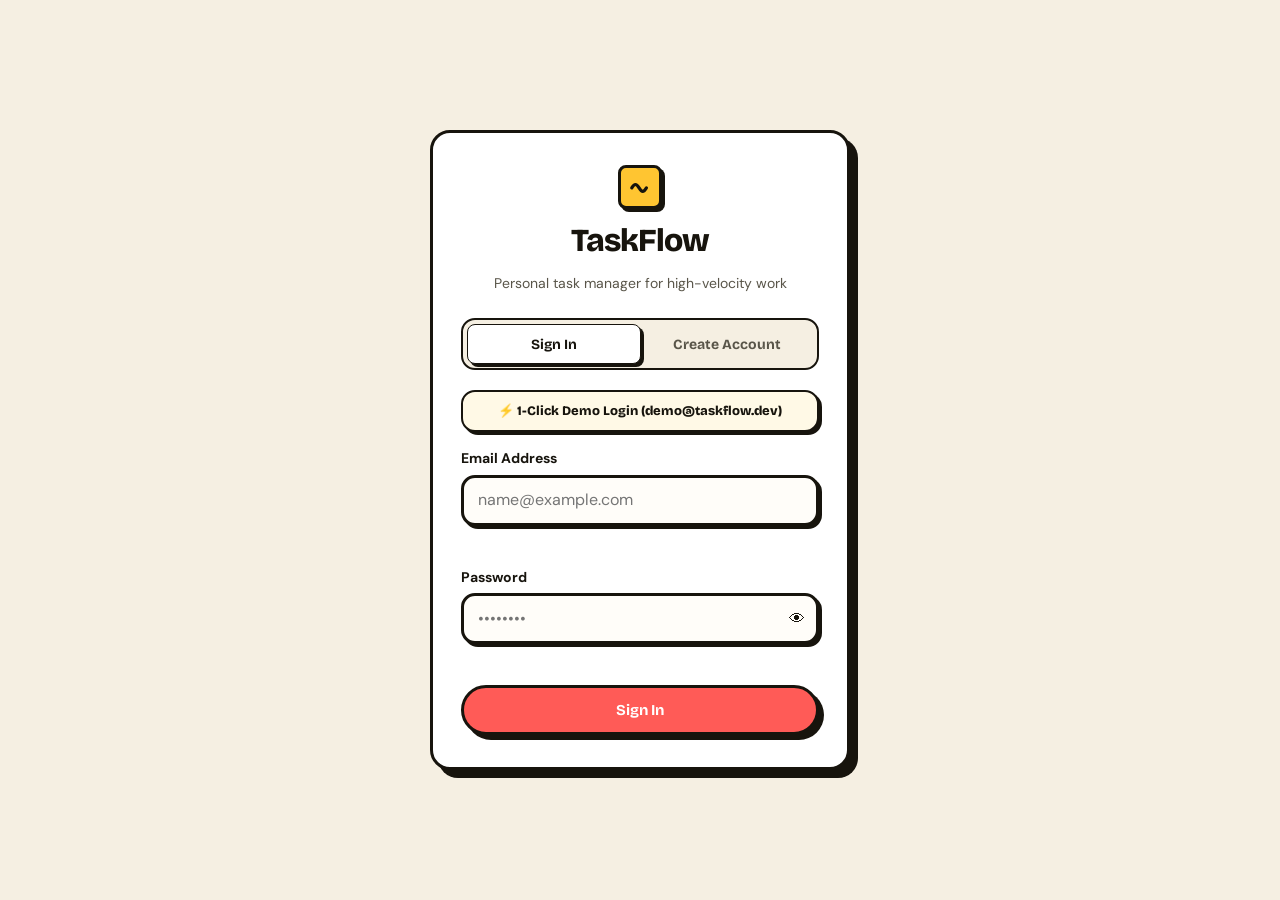
==== commit b9feba32: "refactor(ui): streamline app to core essentials (clean login/signup and my tasks view)" ====
--- a/templates/index.html
+++ b/templates/index.html
@@ -3,352 +3,144 @@
 <head>
   <meta charset="UTF-8">
   <meta name="viewport" content="width=device-width, initial-scale=1.0, maximum-scale=5.0">
-  <meta name="description" content="Loopa - Postmodern Task Tracker. Ship work that actually gets done.">
+  <meta name="description" content="Personal To-Do and Task Tracker with Secure Token Authentication">
   <meta name="theme-color" content="#ffc531">
-  <link rel="manifest" href="/manifest.json">
-  <title>Loopa — Ship work that actually gets done.</title>
+  <title>TaskFlow — Personal Task Tracker</title>
   <link rel="preconnect" href="https://fonts.googleapis.com">
   <link rel="preconnect" href="https://fonts.gstatic.com" crossorigin>
   <link href="https://fonts.googleapis.com/css2?family=Bricolage+Grotesque:opsz,wght@12..96,700;12..96,800&family=DM+Sans:ital,opsz,wght@0,9..40,400;0,9..40,500;0,9..40,700;1,9..40,400&display=swap" rel="stylesheet">
-  <link rel="stylesheet" href="/static/css/style.css">
+  <link rel="stylesheet" href="/static/css/style.css?v=simple_1">
+  <script>
+    // Clean up any stale service workers/cache
+    if ('serviceWorker' in navigator) {
+      navigator.serviceWorker.getRegistrations().then(regs => {
+        for (const reg of regs) reg.unregister();
+      });
+    }
+    if ('caches' in window) {
+      caches.keys().then(keys => {
+        for (const k of keys) caches.delete(k);
+      });
+    }
+  </script>
 </head>
 <body class="memphis-body">
   <!-- Toast Notification Container -->
   <div id="toast-container" class="toast-container" aria-live="polite" aria-atomic="true"></div>
 
   <!-- ========================================================
-       TOP NAVIGATION
-       ======================================================== -->
-  <header class="top-nav">
-    <div class="nav-container">
-      <!-- Left: Logo Tile + Wordmark -->
-      <a href="#hero" class="brand-link" aria-label="Loopa Home">
+       VIEW 1: AUTHENTICATION (SIGN IN / REGISTER)
+       ======================================================== -->
+  <main id="auth-view" class="auth-view-wrapper">
+    <div class="auth-card">
+      <header class="auth-header">
         <div class="logo-tile">
-          <!-- Squiggle glyph -->
           <svg class="logo-glyph" viewBox="0 0 24 24" fill="none" stroke="#17140d" stroke-width="3.5" stroke-linecap="round" stroke-linejoin="round">
             <path d="M3 13c3-5 5-5 8 0s5 5 8 0" />
           </svg>
         </div>
-        <span class="brand-wordmark">Loopa</span>
-      </a>
-
-      <!-- Center: Navigation Links -->
-      <nav class="nav-links" aria-label="Main Navigation">
-        <a href="#features" class="nav-link">Product</a>
-        <a href="#features" class="nav-link">Features</a>
-        <a href="#pricing" class="nav-link">Pricing</a>
-        <a href="#demo" class="nav-link">Docs</a>
-      </nav>
-
-      <!-- Right: Actions -->
-      <div class="nav-actions">
-        <!-- Logged-out state -->
-        <div id="nav-auth-guest" class="nav-auth-group">
-          <button type="button" id="btn-nav-signin" class="nav-btn-link">Sign In</button>
-          <button type="button" id="btn-nav-start" class="btn-pill btn-pill-teal">Start free</button>
-        </div>
-
-        <!-- Logged-in state -->
-        <div id="nav-auth-user" class="nav-auth-group hidden">
-          <button type="button" id="btn-nav-dashboard" class="btn-pill btn-pill-mustard">My Tasks (<span id="nav-user-name">User</span>)</button>
-          <button type="button" id="btn-nav-logout" class="nav-btn-link">Logout</button>
-        </div>
-      </div>
+        <h1 class="auth-title">TaskFlow</h1>
+        <p class="auth-subtitle">Personal task manager for high-velocity work</p>
+      </header>
+
+      <!-- Auth Tabs: Login vs Register -->
+      <div class="tab-group" role="tablist" aria-label="Authentication Options">
+        <button type="button" id="tab-login" class="tab-btn active" role="tab" aria-selected="true" aria-controls="login-form">Sign In</button>
+        <button type="button" id="tab-register" class="tab-btn" role="tab" aria-selected="false" aria-controls="register-form">Create Account</button>
+      </div>
+
+      <!-- Quick 1-Click Demo Login for Evaluators -->
+      <div class="demo-box">
+        <button type="button" id="btn-quick-demo" class="btn-demo">
+          ⚡ 1-Click Demo Login (demo@taskflow.dev)
+        </button>
+      </div>
+
+      <!-- Auth Error Alert Banner -->
+      <div id="auth-alert" class="alert-box hidden" role="alert"></div>
+
+      <!-- Sign In Form -->
+      <form id="login-form" class="auth-form" novalidate>
+        <div class="form-group">
+          <label for="login-email">Email Address</label>
+          <input type="email" id="login-email" name="email" required autocomplete="email" placeholder="name@example.com" class="form-input">
+          <span class="field-error" id="login-email-error"></span>
+        </div>
+
+        <div class="form-group">
+          <label for="login-password">Password</label>
+          <div class="password-wrapper">
+            <input type="password" id="login-password" name="password" required autocomplete="current-password" placeholder="••••••••" class="form-input">
+            <button type="button" class="btn-toggle-pw" aria-label="Toggle password visibility" data-target="login-password">👁</button>
+          </div>
+          <span class="field-error" id="login-password-error"></span>
+        </div>
+
+        <button type="submit" id="btn-login-submit" class="btn-pill btn-pill-coral btn-block">
+          <span class="btn-text">Sign In</span>
+          <span class="spinner hidden" aria-hidden="true"></span>
+        </button>
+      </form>
+
+      <!-- Register Form -->
+      <form id="register-form" class="auth-form hidden" novalidate>
+        <div class="form-group">
+          <label for="reg-name">Full Name <span class="text-muted">(Optional)</span></label>
+          <input type="text" id="reg-name" name="name" maxlength="80" autocomplete="name" placeholder="Asha Sharma" class="form-input">
+          <span class="field-error" id="reg-name-error"></span>
+        </div>
+
+        <div class="form-group">
+          <label for="reg-email">Email Address</label>
+          <input type="email" id="reg-email" name="email" required autocomplete="email" placeholder="name@example.com" class="form-input">
+          <span class="field-error" id="reg-email-error"></span>
+        </div>
+
+        <div class="form-group">
+          <label for="reg-password">Password</label>
+          <div class="password-wrapper">
+            <input type="password" id="reg-password" name="password" required autocomplete="new-password" placeholder="At least 8 chars with 1 letter & 1 digit" class="form-input">
+            <button type="button" class="btn-toggle-pw" aria-label="Toggle password visibility" data-target="reg-password">👁</button>
+          </div>
+          <small class="form-hint">8–128 characters, with at least one letter and one number.</small>
+          <span class="field-error" id="reg-password-error"></span>
+        </div>
+
+        <button type="submit" id="btn-register-submit" class="btn-pill btn-pill-coral btn-block">
+          <span class="btn-text">Create Account</span>
+          <span class="spinner hidden" aria-hidden="true"></span>
+        </button>
+      </form>
     </div>
-  </header>
-
-  <!-- ========================================================
-       LANDING PAGE CONTAINER (HERO, LOGO STRIP, FEATURES)
-       ======================================================== -->
-  <div id="landing-view" class="landing-view">
-    <!-- ==================== HERO SECTION ==================== -->
-    <section id="hero" class="hero-section">
-      <!-- ANIMATED MEMPHIS CONFETTI BACKGROUND (Pure CSS Keyframes - NO JS) -->
-      <div class="confetti-field" aria-hidden="true">
-        <!-- 1. Coral Triangle -->
-        <svg class="confetti-item shape-triangle" viewBox="0 0 44 44">
-          <polygon points="22,4 40,38 4,38" fill="#ff5b57" stroke="#17140d" stroke-width="3.5" stroke-linejoin="round" />
-        </svg>
-
-        <!-- 2. Teal Quarter-Arc -->
-        <svg class="confetti-item shape-quarter-arc" viewBox="0 0 48 48">
-          <path d="M6 6 A36 36 0 0 1 42 42 L6 42 Z" fill="#12b3a4" stroke="#17140d" stroke-width="3.5" stroke-linejoin="round" />
-        </svg>
-
-        <!-- 3. Mustard Dotted Circle -->
-        <svg class="confetti-item shape-dotted-circle" viewBox="0 0 54 54">
-          <circle cx="27" cy="27" r="23" fill="none" stroke="#ffc531" stroke-width="4.5" stroke-dasharray="2 7" stroke-linecap="round" />
-        </svg>
-
-        <!-- 4. Violet Plus-Sign (Spinning) -->
-        <svg class="confetti-item shape-plus" viewBox="0 0 42 42">
-          <path d="M16 4 H26 V16 H38 V26 H26 V38 H16 V26 H4 V16 H16 Z" fill="#6b5be6" stroke="#17140d" stroke-width="3.5" stroke-linejoin="round" />
-        </svg>
-
-        <!-- 5. Black Squiggle 'Bacteria' Line (Swaying) -->
-        <svg class="confetti-item shape-bacteria" viewBox="0 0 70 32">
-          <path d="M4 16 Q 18 2 35 16 T 66 16" fill="none" stroke="#17140d" stroke-width="4.5" stroke-linecap="round" />
-        </svg>
-
-        <!-- 6. Mustard Half-Circle (Bobbing) -->
-        <svg class="confetti-item shape-half-circle" viewBox="0 0 50 30">
-          <path d="M4 26 A21 21 0 0 1 46 26 Z" fill="#ffc531" stroke="#17140d" stroke-width="3.5" stroke-linejoin="round" />
-        </svg>
-
-        <!-- 7. Small Solid Teal Dot (Pulsing) -->
-        <svg class="confetti-item shape-teal-dot" viewBox="0 0 24 24">
-          <circle cx="12" cy="12" r="9" fill="#12b3a4" stroke="#17140d" stroke-width="3" />
-        </svg>
-
-        <!-- 8. Sky-Blue Zigzag -->
-        <svg class="confetti-item shape-zigzag" viewBox="0 0 64 28">
-          <polyline points="4,22 18,6 32,22 46,6 60,22" fill="none" stroke="#3aa0ff" stroke-width="4" stroke-linecap="round" stroke-linejoin="round" />
-        </svg>
-
-        <!-- 9. Coral Striped / Terrazzo Circle (Spinning) -->
-        <svg class="confetti-item shape-striped-circle" viewBox="0 0 52 52">
-          <defs>
-            <pattern id="terrazzo-stripes" width="8" height="8" patternTransform="rotate(45 0 0)" patternUnits="userSpaceOnUse">
-              <line x1="0" y1="0" x2="0" y2="8" stroke="#17140d" stroke-width="3.5" />
-            </pattern>
-          </defs>
-          <circle cx="26" cy="26" r="22" fill="#ff5b57" stroke="#17140d" stroke-width="3.5" />
-          <circle cx="26" cy="26" r="22" fill="url(#terrazzo-stripes)" />
-        </svg>
-      </div>
-
-      <div class="hero-layout">
-        <!-- LEFT COLUMN: COPY + CTAs + TRUST -->
-        <div class="hero-left">
-          <!-- Eyebrow Pill -->
-          <div class="eyebrow-pill eyebrow-violet">
-            <span class="dot dot-mustard" aria-hidden="true"></span>
-            <span>NEW • Team plans just dropped</span>
-          </div>
-
-          <!-- Main Display Headline with Marker Highlights -->
-          <h1 class="hero-headline">
-            Ship work that <span class="marker marker-mustard">actually</span> gets <span class="marker marker-teal">done.</span>
-          </h1>
-
-          <!-- Lead Paragraph -->
-          <p class="hero-lead">
-            No endless status checks. No meetings about meetings. Loopa gives high-velocity squads a punchy, tactile task board that keeps momentum loud and clear.
-          </p>
-
-          <!-- Dual Tactile CTA Row -->
-          <div class="hero-cta-row">
-            <button type="button" id="btn-hero-primary" class="btn-pill btn-pill-lg btn-pill-coral">
-              Start free -&gt;
-            </button>
-            <button type="button" id="btn-hero-secondary" class="btn-pill btn-pill-lg btn-pill-ghost">
-              Watch the demo
-            </button>
-          </div>
-
-          <!-- Trust Row -->
-          <div class="trust-row">
-            <div class="avatar-stack" aria-hidden="true">
-              <div class="avatar avatar-coral">A</div>
-              <div class="avatar avatar-teal">B</div>
-              <div class="avatar avatar-violet">C</div>
-              <div class="avatar avatar-mustard">D</div>
-            </div>
-            <p class="trust-text">
-              <strong>12,000+ teams</strong> plan their week in Loopa.<br>
-              <span class="trust-sub">No credit card, no meetings about meetings.</span>
-            </p>
-          </div>
-        </div>
-
-        <!-- RIGHT COLUMN: TILTED PRODUCT DASHBOARD MOCKUP -->
-        <div class="hero-right">
-          <div class="dashboard-mockup">
-            <!-- Browser Chrome Top Bar -->
-            <div class="mockup-chrome">
-              <div class="chrome-dots" aria-hidden="true">
-                <span class="dot dot-coral"></span>
-                <span class="dot dot-mustard"></span>
-                <span class="dot dot-teal"></span>
-              </div>
-              <div class="chrome-title-bar">
-                <span>This week • Design squad</span>
-              </div>
-            </div>
-
-            <!-- Mockup Body -->
-            <div class="mockup-body">
-              <!-- Velocity Header -->
-              <div class="mockup-header-row">
-                <h3 class="mockup-section-title">Sprint velocity</h3>
-                <span class="pill-stat pill-teal">+38% up</span>
-              </div>
-
-              <!-- 6-Bar Velocity Chart -->
-              <div class="chart-panel" aria-label="Velocity chart">
-                <div class="chart-bars">
-                  <div class="bar-col">
-                    <div class="bar-fill bar-mustard" style="height: 44%;"></div>
-                    <span class="bar-label">M</span>
-                  </div>
-                  <div class="bar-col">
-                    <div class="bar-fill bar-coral" style="height: 62%;"></div>
-                    <span class="bar-label">T</span>
-                  </div>
-                  <div class="bar-col">
-                    <div class="bar-fill bar-violet" style="height: 52%;"></div>
-                    <span class="bar-label">W</span>
-                  </div>
-                  <div class="bar-col">
-                    <div class="bar-fill bar-teal" style="height: 82%;"></div>
-                    <span class="bar-label">T</span>
-                  </div>
-                  <div class="bar-col">
-                    <div class="bar-fill bar-sky" style="height: 70%;"></div>
-                    <span class="bar-label">F</span>
-                  </div>
-                  <div class="bar-col">
-                    <div class="bar-fill bar-coral" style="height: 96%;"></div>
-                    <span class="bar-label">S</span>
-                  </div>
-                </div>
-              </div>
-
-              <!-- 3-Item Checklist -->
-              <div class="mockup-checklist" aria-label="Squad checklist">
-                <div class="checklist-item checked">
-                  <div class="check-box checked">✓</div>
-                  <span class="check-text">Ship the new onboarding flow</span>
-                  <span class="badge badge-priority-high">High</span>
-                </div>
-                <div class="checklist-item checked">
-                  <div class="check-box checked">✓</div>
-                  <span class="check-text">Review Q3 roadmap draft</span>
-                  <span class="badge badge-priority-medium">Med</span>
-                </div>
-                <div class="checklist-item">
-                  <div class="check-box"></div>
-                  <span class="check-text">Sync with the growth pod</span>
-                  <span class="badge badge-priority-low">Low</span>
-                </div>
-              </div>
-            </div>
-          </div>
-        </div>
-      </div>
-    </section>
-
-    <!-- ==================== LOGO STRIP ==================== -->
-    <section class="logo-strip">
-      <div class="logo-strip-inner">
-        <span class="strip-label">TRUSTED BY TEAMS AT</span>
-        <div class="strip-logos">
-          <span class="logo-wordmark">Northwind</span>
-          <span class="logo-wordmark">Fig&amp;Co</span>
-          <span class="logo-wordmark">Superbloom</span>
-          <span class="logo-wordmark">Kettle</span>
-          <span class="logo-wordmark">Halcyon</span>
-        </div>
-      </div>
-    </section>
-
-    <!-- ==================== FEATURES SECTION ==================== -->
-    <section id="features" class="features-section">
-      <div class="features-container">
-        <!-- Eyebrow + Heading -->
-        <div class="features-header">
-          <div class="eyebrow-pill eyebrow-violet">
-            <span>WHY TEAMS SWITCH</span>
-          </div>
-          <h2 class="features-title">
-            Boring tools kill momentum.<br>
-            Loopa keeps it loud.
-          </h2>
-        </div>
-
-        <!-- Three-Up Card Row -->
-        <div class="feature-cards-grid">
-          <!-- Card 1: Coral -->
-          <div class="feature-card">
-            <div class="icon-chip chip-coral" aria-hidden="true">⚡</div>
-            <h3 class="feature-card-title">Plans that flow</h3>
-            <p class="feature-card-desc">
-              Drop tasks into place in seconds. Tag priorities, attach due dates, and filter lightning-fast with instant debounce search.
-            </p>
-            <div class="card-corner-accent accent-coral" aria-hidden="true"></div>
-          </div>
-
-          <!-- Card 2: Teal -->
-          <div class="feature-card">
-            <div class="icon-chip chip-teal" aria-hidden="true">📊</div>
-            <h3 class="feature-card-title">Progress you can see</h3>
-            <p class="feature-card-desc">
-              Visual overdue banners, custom sorting orders, and clean status tags. No guesswork, just clear tactile updates.
-            </p>
-            <div class="card-corner-accent accent-teal" aria-hidden="true"></div>
-          </div>
-
-          <!-- Card 3: Violet -->
-          <div class="feature-card">
-            <div class="icon-chip chip-violet" aria-hidden="true">🛡️</div>
-            <h3 class="feature-card-title">Built for the crew</h3>
-            <p class="feature-card-desc">
-              Salted PBKDF2 cryptography with 100,000 iterations, Bearer session tokens, and strict ownership isolation.
-            </p>
-            <div class="card-corner-accent accent-violet" aria-hidden="true"></div>
-          </div>
-        </div>
-      </div>
-    </section>
-
-    <!-- ==================== BOTTOM CTA BANNER ==================== -->
-    <section class="bottom-cta-section" id="pricing">
-      <div class="bottom-cta-card">
-        <h2 class="bottom-cta-title">Ready to keep your work loud?</h2>
-        <p class="bottom-cta-sub">Join thousands of engineers and designers building with pure momentum.</p>
-        <button type="button" id="btn-bottom-start" class="btn-pill btn-pill-lg btn-pill-coral">Start free now -&gt;</button>
-      </div>
-    </section>
-
-    <!-- Footer -->
-    <footer class="app-footer">
-      <div class="footer-inner">
-        <div class="footer-brand">
-          <span class="logo-tile small">
+  </main>
+
+  <!-- ========================================================
+       VIEW 2: TASK TRACKER WORKSPACE (WHEN LOGGED IN)
+       ======================================================== -->
+  <div id="app-view" class="app-view hidden">
+    <!-- Top Header Bar -->
+    <header class="app-header">
+      <div class="header-container">
+        <div class="header-left">
+          <div class="logo-tile small">
             <svg class="logo-glyph" viewBox="0 0 24 24" fill="none" stroke="#17140d" stroke-width="3.5" stroke-linecap="round" stroke-linejoin="round">
               <path d="M3 13c3-5 5-5 8 0s5 5 8 0" />
             </svg>
-          </span>
-          <span class="brand-wordmark">Loopa</span>
-        </div>
-        <p class="footer-copy">© 2026 Loopa TaskFlow. Built for CN Club Recruitment. Standard library + Flask + SQLite.</p>
-      </div>
-    </footer>
-  </div>
-
-  <!-- ========================================================
-       APPLICATION DASHBOARD (LOGGED IN TASK MANAGEMENT)
-       ======================================================== -->
-  <div id="app-view" class="app-view hidden">
-    <!-- Top Action Banner -->
-    <header class="dashboard-header">
-      <div class="dashboard-nav-container">
-        <div class="dash-left">
-          <button type="button" id="btn-back-to-landing" class="btn-pill btn-pill-sm btn-pill-ghost" title="Back to main page">← Home</button>
-          <h2 class="dash-title">My Workspace</h2>
-        </div>
-        <div class="dash-right">
-          <span id="user-display" class="user-badge">Loading...</span>
+          </div>
+          <h2 class="app-title">TaskFlow</h2>
+        </div>
+        <div class="header-right">
+          <span id="user-display" class="user-pill">Loading...</span>
           <button type="button" id="btn-open-change-pw" class="btn-pill btn-pill-sm btn-pill-ghost">Password</button>
           <button type="button" id="btn-logout" class="btn-pill btn-pill-sm btn-pill-coral">Logout</button>
         </div>
       </div>
     </header>
 
-    <!-- Main Content Area -->
-    <main class="app-container">
+    <!-- Main Workspace Container -->
+    <main class="workspace-container">
       <!-- Quick Action / Add Task Bar -->
-      <section class="action-bar" aria-label="Task Management Bar">
+      <section class="action-bar" aria-label="Task Action Bar">
         <button type="button" id="btn-open-add-task" class="btn-pill btn-pill-coral">
           <span class="icon" aria-hidden="true">+</span> New Task
         </button>
@@ -370,7 +162,7 @@
           <div class="control-select-group">
             <label for="filter-priority" class="select-label">Priority:</label>
             <select id="filter-priority" class="select-input">
-              <option value="">All Priorities</option>
+              <option value="">All</option>
               <option value="high">High</option>
               <option value="medium">Medium</option>
               <option value="low">Low</option>
@@ -378,7 +170,7 @@
           </div>
 
           <div class="control-select-group">
-            <label for="sort-by" class="select-label">Sort by:</label>
+            <label for="sort-by" class="select-label">Sort:</label>
             <select id="sort-by" class="select-input">
               <option value="createdAt-desc">Created (Newest First)</option>
               <option value="createdAt-asc">Created (Oldest First)</option>
@@ -422,95 +214,7 @@
   </div>
 
   <!-- ========================================================
-       MODAL 1: AUTHENTICATION (SIGN IN / REGISTER)
-       ======================================================== -->
-  <div id="auth-modal" class="modal-overlay hidden" role="dialog" aria-modal="true" aria-labelledby="auth-modal-title">
-    <div class="modal-card auth-modal-card">
-      <header class="modal-header">
-        <div class="auth-modal-brand">
-          <div class="logo-tile small">
-            <svg class="logo-glyph" viewBox="0 0 24 24" fill="none" stroke="#17140d" stroke-width="3.5" stroke-linecap="round" stroke-linejoin="round">
-              <path d="M3 13c3-5 5-5 8 0s5 5 8 0" />
-            </svg>
-          </div>
-          <h2 id="auth-modal-title">Welcome to Loopa</h2>
-        </div>
-        <button type="button" class="btn-close-auth-modal" aria-label="Close dialog">&times;</button>
-      </header>
-
-      <!-- Auth Tabs: Login vs Register -->
-      <div class="tab-group" role="tablist" aria-label="Authentication Options">
-        <button type="button" id="tab-login" class="tab-btn active" role="tab" aria-selected="true" aria-controls="login-form">Sign In</button>
-        <button type="button" id="tab-register" class="tab-btn" role="tab" aria-selected="false" aria-controls="register-form">Create Account</button>
-      </div>
-
-      <!-- Quick Demo Login Button for Interviewers / Evaluators -->
-      <div class="demo-login-box">
-        <button type="button" id="btn-quick-demo" class="btn-quick-demo">
-          ⚡ 1-Click Demo Login (demo@taskflow.dev)
-        </button>
-      </div>
-
-      <!-- Auth Alert Banner -->
-      <div id="auth-alert" class="alert-box hidden" role="alert"></div>
-
-      <!-- Sign In Form -->
-      <form id="login-form" class="auth-form" novalidate>
-        <div class="form-group">
-          <label for="login-email">Email Address</label>
-          <input type="email" id="login-email" name="email" required autocomplete="email" placeholder="name@example.com" class="form-input">
-          <span class="field-error" id="login-email-error"></span>
-        </div>
-
-        <div class="form-group">
-          <label for="login-password">Password</label>
-          <div class="password-wrapper">
-            <input type="password" id="login-password" name="password" required autocomplete="current-password" placeholder="••••••••" class="form-input">
-            <button type="button" class="btn-toggle-pw" aria-label="Toggle password visibility" data-target="login-password">👁</button>
-          </div>
-          <span class="field-error" id="login-password-error"></span>
-        </div>
-
-        <button type="submit" id="btn-login-submit" class="btn-pill btn-pill-coral btn-block">
-          <span class="btn-text">Sign In</span>
-          <span class="spinner hidden" aria-hidden="true"></span>
-        </button>
-      </form>
-
-      <!-- Register Form -->
-      <form id="register-form" class="auth-form hidden" novalidate>
-        <div class="form-group">
-          <label for="reg-name">Full Name <span class="text-muted">(Optional)</span></label>
-          <input type="text" id="reg-name" name="name" maxlength="80" autocomplete="name" placeholder="Asha Sharma" class="form-input">
-          <span class="field-error" id="reg-name-error"></span>
-        </div>
-
-        <div class="form-group">
-          <label for="reg-email">Email Address</label>
-          <input type="email" id="reg-email" name="email" required autocomplete="email" placeholder="name@example.com" class="form-input">
-          <span class="field-error" id="reg-email-error"></span>
-        </div>
-
-        <div class="form-group">
-          <label for="reg-password">Password</label>
-          <div class="password-wrapper">
-            <input type="password" id="reg-password" name="password" required autocomplete="new-password" placeholder="At least 8 chars with 1 letter & 1 digit" class="form-input">
-            <button type="button" class="btn-toggle-pw" aria-label="Toggle password visibility" data-target="reg-password">👁</button>
-          </div>
-          <small class="form-hint">8–128 characters, with at least one letter and one number.</small>
-          <span class="field-error" id="reg-password-error"></span>
-        </div>
-
-        <button type="submit" id="btn-register-submit" class="btn-pill btn-pill-coral btn-block">
-          <span class="btn-text">Create Account</span>
-          <span class="spinner hidden" aria-hidden="true"></span>
-        </button>
-      </form>
-    </div>
-  </div>
-
-  <!-- ========================================================
-       MODAL 2: ADD / EDIT TASK
+       MODAL: ADD / EDIT TASK
        ======================================================== -->
   <div id="task-modal" class="modal-overlay hidden" role="dialog" aria-modal="true" aria-labelledby="modal-task-title">
     <div class="modal-card">
@@ -563,7 +267,7 @@
   </div>
 
   <!-- ========================================================
-       MODAL 3: CONFIRM DELETE
+       MODAL: CONFIRM DELETE
        ======================================================== -->
   <div id="delete-modal" class="modal-overlay hidden" role="dialog" aria-modal="true" aria-labelledby="delete-modal-title">
     <div class="modal-card modal-sm">
@@ -583,7 +287,7 @@
   </div>
 
   <!-- ========================================================
-       MODAL 4: CHANGE PASSWORD
+       MODAL: CHANGE PASSWORD
        ======================================================== -->
   <div id="pw-modal" class="modal-overlay hidden" role="dialog" aria-modal="true" aria-labelledby="pw-modal-title">
     <div class="modal-card modal-sm">
@@ -611,8 +315,8 @@
   </div>
 
   <!-- Scripts -->
-  <script src="/static/js/api.js"></script>
-  <script src="/static/js/state.js"></script>
-  <script src="/static/js/app.js"></script>
+  <script src="/static/js/api.js?v=simple_1"></script>
+  <script src="/static/js/state.js?v=simple_1"></script>
+  <script src="/static/js/app.js?v=simple_1"></script>
 </body>
 </html>
--- a/static/css/style.css
+++ b/static/css/style.css
@@ -1,54 +1,41 @@
 /* ============================================================
-   Loopa: Memphis / Postmodern Design System & Animated Hero
+   TaskFlow: Clean Memphis Minimal Design System
    Canvas: Warm Cream #f5efe2 | Ink: Near-Black #17140d
-   Palette: Coral #ff5b57, Teal #12b3a4, Mustard #ffc531,
-            Violet #6b5be6, Sky #3aa0ff
+   Accents: Coral #ff5b57, Teal #12b3a4, Mustard #ffc531, Violet #6b5be6
    Outlines: 3px solid #17140d | Shadows: Flat Hard Offset (No blur)
    ============================================================ */
 
 :root {
-  /* Core Memphis Palette */
   --canvas: #f5efe2;
   --surface: #ffffff;
   --surface-alt: #fffdf9;
   --ink: #17140d;
-  --ink-muted: #524e43;
-  --ink-light: #827e74;
+  --ink-muted: #595549;
 
   --coral: #ff5b57;
   --teal: #12b3a4;
   --mustard: #ffc531;
   --violet: #6b5be6;
-  --sky: #3aa0ff;
-
-  /* Priority mapping */
-  --prio-high: #ff5b57;
-  --prio-med: #ffc531;
-  --prio-low: #12b3a4;
-
-  /* Typography */
+
   --font-display: "Bricolage Grotesque", -apple-system, BlinkMacSystemFont, sans-serif;
   --font-body: "DM Sans", -apple-system, BlinkMacSystemFont, sans-serif;
 
-  /* Borders & Radii */
   --border-thick: 3px solid #17140d;
   --border-medium: 2px solid #17140d;
   --border-thin: 1.5px solid #17140d;
+
   --radius-sm: 8px;
   --radius-md: 14px;
-  --radius-lg: 22px;
+  --radius-lg: 20px;
   --radius-pill: 9999px;
 
-  /* Hard Offset Shadows (NO BLUR, NO GRADIENTS) */
   --shadow-lg: 8px 8px 0 #17140d;
   --shadow-md: 5px 5px 0 #17140d;
   --shadow-sm: 3px 3px 0 #17140d;
-  --shadow-active: 2px 2px 0 #17140d;
-}
-
-/* ============================================================
-   Base Reset & Typography
-   ============================================================ */
+  --shadow-active: 1px 1px 0 #17140d;
+}
+
+/* Base Reset */
 *, *::before, *::after {
   box-sizing: border-box;
   margin: 0;
@@ -57,7 +44,6 @@
 
 html {
   font-size: 16px;
-  scroll-behavior: smooth;
   background-color: var(--canvas);
   color: var(--ink);
   -webkit-font-smoothing: antialiased;
@@ -71,16 +57,13 @@
   background-color: var(--canvas);
   color: var(--ink);
   overflow-x: hidden;
-  position: relative;
-}
-
-/* Focus Accessibility */
+}
+
 :focus-visible {
   outline: 3px solid var(--violet);
   outline-offset: 3px;
 }
 
-/* Helpers */
 .hidden { display: none !important; }
 .visually-hidden {
   position: absolute;
@@ -102,7 +85,7 @@
 }
 
 /* ============================================================
-   Tactile Memphis Pill Buttons (44px min touch target)
+   Tactile Pill Buttons (44px min touch target)
    ============================================================ */
 button, input, select, textarea {
   font: inherit;
@@ -115,17 +98,15 @@
   justify-content: center;
   gap: 0.5rem;
   min-height: 44px;
-  padding: 0.65rem 1.4rem;
+  padding: 0.65rem 1.35rem;
   border-radius: var(--radius-pill);
   font-family: var(--font-display);
-  font-size: 1rem;
+  font-size: 0.9375rem;
   font-weight: 700;
-  letter-spacing: -0.01em;
   cursor: pointer;
   border: var(--border-thick);
   box-shadow: var(--shadow-md);
   transition: transform 0.1s ease, box-shadow 0.1s ease, background-color 0.15s ease;
-  text-decoration: none;
   user-select: none;
   white-space: nowrap;
 }
@@ -140,21 +121,10 @@
   box-shadow: var(--shadow-active);
 }
 
-.btn-pill-lg {
-  min-height: 52px;
-  padding: 0.85rem 1.8rem;
-  font-size: 1.125rem;
-  box-shadow: var(--shadow-lg);
-}
-.btn-pill-lg:hover {
-  transform: translate(3px, 3px);
-  box-shadow: var(--shadow-md);
-}
-
 .btn-pill-sm {
   min-height: 38px;
   padding: 0.4rem 0.9rem;
-  font-size: 0.875rem;
+  font-size: 0.8125rem;
   box-shadow: var(--shadow-sm);
 }
 
@@ -166,6 +136,14 @@
   background-color: #f04e4a;
 }
 
+.btn-pill-mustard {
+  background-color: var(--mustard);
+  color: var(--ink);
+}
+.btn-pill-mustard:hover {
+  background-color: #fab91b;
+}
+
 .btn-pill-teal {
   background-color: var(--teal);
   color: #ffffff;
@@ -174,20 +152,12 @@
   background-color: #0fa294;
 }
 
-.btn-pill-mustard {
-  background-color: var(--mustard);
-  color: var(--ink);
-}
-.btn-pill-mustard:hover {
-  background-color: #fab91b;
-}
-
 .btn-pill-ghost {
   background-color: #ffffff;
   color: var(--ink);
 }
 .btn-pill-ghost:hover {
-  background-color: #f7f3ea;
+  background-color: #f8f4ea;
 }
 
 .btn-block {
@@ -195,895 +165,255 @@
 }
 
 /* ============================================================
-   Eyebrow Pill Badges
+   Logo Tile
    ============================================================ */
-.eyebrow-pill {
-  display: inline-flex;
-  align-items: center;
+.logo-tile {
+  width: 44px;
+  height: 44px;
+  background-color: var(--mustard);
+  border: var(--border-thick);
+  border-radius: var(--radius-sm);
+  box-shadow: var(--shadow-sm);
+  display: flex;
+  align-items: center;
+  justify-content: center;
+}
+.logo-tile.small {
+  width: 34px;
+  height: 34px;
+}
+
+.logo-glyph {
+  width: 22px;
+  height: 22px;
+}
+
+/* ============================================================
+   VIEW 1: AUTHENTICATION (LOGIN / REGISTER)
+   ============================================================ */
+.auth-view-wrapper {
+  min-height: 100vh;
+  display: flex;
+  align-items: center;
+  justify-content: center;
+  padding: 1.5rem;
+}
+
+.auth-card {
+  width: 100%;
+  max-width: 420px;
+  background-color: var(--surface);
+  border: var(--border-thick);
+  border-radius: var(--radius-lg);
+  box-shadow: var(--shadow-lg);
+  padding: 2rem 1.75rem;
+}
+
+.auth-header {
+  display: flex;
+  flex-direction: column;
+  align-items: center;
+  text-align: center;
   gap: 0.5rem;
-  padding: 0.35rem 0.9rem;
-  border-radius: var(--radius-pill);
-  border: var(--border-thick);
-  box-shadow: var(--shadow-sm);
+  margin-bottom: 1.5rem;
+}
+
+.auth-title {
+  font-family: var(--font-display);
+  font-size: 2rem;
+  font-weight: 800;
+  letter-spacing: -0.03em;
+  color: var(--ink);
+}
+
+.auth-subtitle {
+  font-size: 0.875rem;
+  color: var(--ink-muted);
+}
+
+.tab-group {
+  display: flex;
+  background-color: var(--canvas);
+  padding: 4px;
+  border: var(--border-medium);
+  border-radius: var(--radius-md);
+  margin-bottom: 1.25rem;
+}
+
+.tab-btn {
+  flex: 1;
+  min-height: 40px;
+  background: transparent;
+  border: none;
+  border-radius: var(--radius-sm);
+  color: var(--ink-muted);
+  font-family: var(--font-display);
+  font-size: 0.875rem;
+  font-weight: 700;
+  cursor: pointer;
+}
+
+.tab-btn.active {
+  background-color: #ffffff;
+  color: var(--ink);
+  border: var(--border-thin);
+  box-shadow: var(--shadow-sm);
+}
+
+.demo-box {
+  margin-bottom: 1rem;
+}
+
+.btn-demo {
+  width: 100%;
+  min-height: 42px;
+  background-color: #fff9e6;
+  border: var(--border-medium);
+  border-radius: var(--radius-md);
   font-family: var(--font-display);
   font-size: 0.8125rem;
   font-weight: 800;
-  text-transform: uppercase;
-  letter-spacing: 0.06em;
-}
-
-.eyebrow-violet {
-  background-color: var(--violet);
-  color: #ffffff;
-}
-
-.dot {
-  display: inline-block;
-  width: 9px;
-  height: 9px;
-  border-radius: 50%;
-  border: 1.5px solid #17140d;
-}
-.dot-mustard { background-color: var(--mustard); }
-.dot-coral { background-color: var(--coral); }
-.dot-teal { background-color: var(--teal); }
+  color: var(--ink);
+  cursor: pointer;
+  box-shadow: var(--shadow-sm);
+  transition: transform 0.1s ease, box-shadow 0.1s ease;
+}
+.btn-demo:hover {
+  transform: translate(2px, 2px);
+  box-shadow: 1px 1px 0 #17140d;
+}
+
+.alert-box {
+  padding: 0.75rem 1rem;
+  border-radius: var(--radius-md);
+  font-size: 0.875rem;
+  font-weight: 700;
+  margin-bottom: 1rem;
+  background-color: #ffe8e7;
+  border: var(--border-thick);
+  color: var(--coral);
+}
+
+/* Form Controls */
+.form-group {
+  display: flex;
+  flex-direction: column;
+  gap: 0.35rem;
+  margin-bottom: 1.125rem;
+}
+
+.form-group label {
+  font-size: 0.875rem;
+  font-weight: 700;
+}
+
+.form-input {
+  min-height: 46px;
+  width: 100%;
+  padding: 0.65rem 0.875rem;
+  background-color: var(--surface-alt);
+  border: var(--border-thick);
+  border-radius: var(--radius-md);
+  box-shadow: var(--shadow-sm);
+  color: var(--ink);
+  transition: border-color 0.15s ease, box-shadow 0.15s ease;
+}
+
+.form-input:focus {
+  border-color: var(--violet);
+  box-shadow: 4px 4px 0 var(--violet);
+}
+
+.field-error {
+  font-size: 0.8125rem;
+  color: var(--coral);
+  font-weight: 700;
+  min-height: 1.1rem;
+}
+
+.form-hint {
+  font-size: 0.75rem;
+  color: var(--ink-muted);
+}
+
+.password-wrapper {
+  position: relative;
+  display: flex;
+  align-items: center;
+}
+.password-wrapper .form-input {
+  padding-right: 48px;
+}
+.btn-toggle-pw {
+  position: absolute;
+  right: 0;
+  top: 0;
+  bottom: 0;
+  width: 44px;
+  background: transparent;
+  border: none;
+  cursor: pointer;
+  display: flex;
+  align-items: center;
+  justify-content: center;
+}
+
+.form-row {
+  display: flex;
+  gap: 0.75rem;
+}
+.col-half {
+  flex: 1;
+}
 
 /* ============================================================
-   Marker Highlight Underline
+   VIEW 2: APP HEADER & TASK WORKSPACE
    ============================================================ */
-.marker {
-  position: relative;
-  display: inline-block;
-  z-index: 1;
-}
-
-.marker::before {
-  content: "";
-  position: absolute;
-  left: -4px;
-  right: -4px;
-  bottom: 4px;
-  height: 28px;
-  z-index: -1;
-  border: var(--border-medium);
-  border-radius: 4px;
-}
-
-.marker-mustard::before {
-  background-color: var(--mustard);
-  transform: rotate(-1.5deg);
-}
-
-.marker-teal::before {
-  background-color: var(--teal);
-  transform: rotate(1.2deg);
-}
-
-/* ============================================================
-   Top Navigation
-   ============================================================ */
-.top-nav {
+.app-header {
+  background-color: var(--canvas);
+  border-bottom: var(--border-thick);
+  padding: 0.85rem 1.25rem;
   position: sticky;
   top: 0;
-  z-index: 200;
-  background-color: var(--canvas);
-  border-bottom: var(--border-thick);
-  padding: 0.75rem 1.25rem;
-}
-
-.nav-container {
-  max-width: 1360px;
+  z-index: 100;
+}
+
+.header-container {
+  max-width: 960px;
   margin: 0 auto;
   display: flex;
   align-items: center;
   justify-content: space-between;
-  gap: 1.5rem;
-}
-
-.brand-link {
-  display: flex;
-  align-items: center;
-  gap: 0.75rem;
-  text-decoration: none;
-  color: var(--ink);
-}
-
-.logo-tile {
-  width: 42px;
-  height: 42px;
-  background-color: var(--mustard);
-  border: var(--border-thick);
-  border-radius: var(--radius-sm);
-  box-shadow: var(--shadow-sm);
-  display: flex;
-  align-items: center;
-  justify-content: center;
-  transition: transform 0.15s ease;
-}
-.brand-link:hover .logo-tile {
-  transform: rotate(-4deg);
-}
-.logo-tile.small {
-  width: 32px;
-  height: 32px;
-}
-
-.logo-glyph {
-  width: 24px;
-  height: 24px;
-}
-
-.brand-wordmark {
-  font-family: var(--font-display);
-  font-size: 1.625rem;
-  font-weight: 800;
-  letter-spacing: -0.03em;
-  color: var(--ink);
-}
-
-.nav-links {
-  display: none;
-  align-items: center;
-  gap: 2rem;
-}
-
-@media (min-width: 860px) {
-  .nav-links {
-    display: flex;
-  }
-}
-
-.nav-link {
-  font-family: var(--font-body);
-  font-size: 1rem;
-  font-weight: 600;
-  color: var(--ink);
-  text-decoration: none;
-  transition: color 0.15s ease;
-}
-
-.nav-link:hover {
-  color: var(--coral);
-}
-
-.nav-actions {
-  display: flex;
-  align-items: center;
   gap: 1rem;
 }
 
-.nav-auth-group {
-  display: flex;
-  align-items: center;
-  gap: 0.75rem;
-}
-
-.nav-btn-link {
-  background: transparent;
-  border: none;
-  font-family: var(--font-body);
-  font-weight: 700;
-  font-size: 0.9375rem;
-  color: var(--ink);
-  cursor: pointer;
-  padding: 0.5rem 0.75rem;
-  transition: color 0.15s ease;
-}
-.nav-btn-link:hover {
-  color: var(--coral);
-}
-
-/* ============================================================
-   HERO SECTION & CONFETTI
-   ============================================================ */
-.hero-section {
-  position: relative;
-  min-height: calc(100vh - 72px);
-  max-width: 1440px;
-  margin: 0 auto;
-  padding: 3.5rem 1.5rem 4rem;
-  display: flex;
-  align-items: center;
-  overflow: hidden;
-}
-
-/* Confetti Background Canvas */
-.confetti-field {
-  position: absolute;
-  inset: 0;
-  pointer-events: none;
-  z-index: 1;
-  overflow: hidden;
-}
-
-.confetti-item {
-  position: absolute;
-  will-change: transform;
-}
-
-/* Positions & CSS Keyframes */
-.shape-triangle {
-  top: 8%;
-  left: 4%;
-  width: 44px;
-  height: 44px;
-  animation: floatTriangle 16s ease-in-out infinite alternate;
-}
-@keyframes floatTriangle {
-  0% { transform: translate(0, 0) rotate(0deg); }
-  50% { transform: translate(12px, -24px) rotate(35deg); }
-  100% { transform: translate(-10px, 18px) rotate(-25deg); }
-}
-
-.shape-quarter-arc {
-  bottom: 12%;
-  left: 6%;
-  width: 48px;
-  height: 48px;
-  animation: bobArc 12s ease-in-out infinite alternate;
-}
-@keyframes bobArc {
-  0% { transform: translate(0, 0) rotate(0deg); }
-  100% { transform: translate(16px, -20px) rotate(40deg); }
-}
-
-.shape-dotted-circle {
-  top: 12%;
-  left: 48%;
-  width: 54px;
-  height: 54px;
-  animation: spinSlow 28s linear infinite;
-}
-@keyframes spinSlow {
-  from { transform: rotate(0deg); }
-  to { transform: rotate(360deg); }
-}
-
-.shape-plus {
-  top: 4%;
-  right: 18%;
-  width: 42px;
-  height: 42px;
-  animation: spinSlow 16s linear infinite;
-}
-
-.shape-bacteria {
-  top: 24%;
-  left: 36%;
-  width: 70px;
-  height: 32px;
-  animation: swayBacteria 8s ease-in-out infinite alternate;
-  transform-origin: top center;
-}
-@keyframes swayBacteria {
-  0% { transform: rotate(-8deg); }
-  100% { transform: rotate(12deg); }
-}
-
-.shape-half-circle {
-  bottom: 18%;
-  left: 42%;
-  width: 50px;
-  height: 30px;
-  animation: driftHalfCircle 10s ease-in-out infinite alternate;
-}
-@keyframes driftHalfCircle {
-  0% { transform: translateY(0); }
-  100% { transform: translateY(-18px); }
-}
-
-.shape-teal-dot {
-  top: 52%;
-  left: 10%;
-  width: 24px;
-  height: 24px;
-  animation: pulseDot 5s ease-in-out infinite alternate;
-}
-@keyframes pulseDot {
-  0% { transform: scale(1); }
-  100% { transform: scale(1.35); }
-}
-
-.shape-zigzag {
-  bottom: 8%;
-  right: 12%;
-  width: 64px;
-  height: 28px;
-  animation: bobZigzag 14s ease-in-out infinite alternate;
-}
-@keyframes bobZigzag {
-  0% { transform: translate(0, 0); }
-  100% { transform: translate(-14px, -16px); }
-}
-
-.shape-striped-circle {
-  top: 48%;
-  right: 4%;
-  width: 52px;
-  height: 52px;
-  animation: spinReverse 22s linear infinite;
-}
-@keyframes spinReverse {
-  from { transform: rotate(360deg); }
-  to { transform: rotate(0deg); }
-}
-
-/* ============================================================
-   Hero Asymmetric Grid
-   ============================================================ */
-.hero-layout {
-  position: relative;
-  z-index: 2;
-  width: 100%;
-  display: grid;
-  grid-template-columns: 1fr;
-  gap: 3rem;
-  align-items: center;
-}
-
-@media (min-width: 980px) {
-  .hero-layout {
-    grid-template-columns: 1.08fr 0.92fr;
-    gap: 4rem;
-  }
-}
-
-.hero-left {
-  display: flex;
-  flex-direction: column;
-  align-items: flex-start;
-  gap: 1.5rem;
-}
-
-.hero-headline {
-  font-family: var(--font-display);
-  font-size: clamp(2.75rem, 6vw, 4.75rem);
-  font-weight: 800;
-  line-height: 0.98;
-  letter-spacing: -0.035em;
-  color: var(--ink);
-}
-
-.hero-lead {
-  font-family: var(--font-body);
-  font-size: clamp(1.0625rem, 1.8vw, 1.25rem);
-  line-height: 1.5;
-  color: var(--ink-muted);
-  max-width: 540px;
-}
-
-.hero-cta-row {
-  display: flex;
-  flex-wrap: wrap;
-  align-items: center;
-  gap: 1.25rem;
-  margin-top: 0.5rem;
-}
-
-/* Trust Row */
-.trust-row {
-  display: flex;
-  align-items: center;
-  gap: 1rem;
-  margin-top: 1rem;
-}
-
-.avatar-stack {
-  display: flex;
-}
-
-.avatar {
-  width: 42px;
-  height: 42px;
-  border-radius: 50%;
-  border: var(--border-thick);
-  display: flex;
-  align-items: center;
-  justify-content: center;
-  font-family: var(--font-display);
-  font-weight: 800;
-  font-size: 0.9375rem;
-  color: var(--ink);
-  margin-left: -12px;
-}
-.avatar:first-child { margin-left: 0; }
-.avatar-coral { background-color: var(--coral); color: #fff; }
-.avatar-teal { background-color: var(--teal); color: #fff; }
-.avatar-violet { background-color: var(--violet); color: #fff; }
-.avatar-mustard { background-color: var(--mustard); }
-
-.trust-text {
-  font-size: 0.875rem;
-  color: var(--ink);
-  line-height: 1.35;
-}
-.trust-sub {
-  color: var(--ink-muted);
-}
-
-/* ============================================================
-   Tilted Product Dashboard Mockup
-   ============================================================ */
-.hero-right {
-  display: flex;
-  justify-content: center;
-}
-
-.dashboard-mockup {
-  width: 100%;
-  max-width: 480px;
-  background-color: var(--surface);
-  border: var(--border-thick);
-  border-radius: var(--radius-lg);
-  box-shadow: var(--shadow-lg);
-  transform: rotate(-2deg);
-  transition: transform 0.25s ease;
-  overflow: hidden;
-}
-
-.dashboard-mockup:hover {
-  transform: rotate(0deg);
-}
-
-.mockup-chrome {
-  background-color: #f7f2e7;
-  border-bottom: var(--border-thick);
-  padding: 0.625rem 0.875rem;
-  display: flex;
-  align-items: center;
-  gap: 0.75rem;
-}
-
-.chrome-dots {
-  display: flex;
-  gap: 0.375rem;
-}
-
-.chrome-dots .dot {
-  width: 11px;
-  height: 11px;
-}
-
-.chrome-title-bar {
-  flex: 1;
-  background-color: #ffffff;
-  border: var(--border-medium);
-  border-radius: var(--radius-pill);
-  padding: 0.2rem 0.75rem;
-  font-family: var(--font-display);
-  font-size: 0.75rem;
-  font-weight: 700;
-  color: var(--ink);
-  text-align: center;
-}
-
-.mockup-body {
-  padding: 1.25rem;
-  display: flex;
-  flex-direction: column;
-  gap: 1rem;
-}
-
-.mockup-header-row {
-  display: flex;
-  align-items: center;
-  justify-content: space-between;
-}
-
-.mockup-section-title {
-  font-family: var(--font-display);
-  font-size: 1.125rem;
-  font-weight: 800;
-}
-
-.pill-stat {
-  font-family: var(--font-display);
-  font-size: 0.75rem;
-  font-weight: 800;
-  padding: 0.2rem 0.6rem;
-  border-radius: var(--radius-pill);
-  border: var(--border-medium);
-}
-.pill-teal {
-  background-color: var(--teal);
-  color: #ffffff;
-}
-
-/* 6-Bar Velocity Chart */
-.chart-panel {
-  background-color: var(--canvas);
-  border: var(--border-thick);
-  border-radius: var(--radius-md);
-  padding: 1rem 0.75rem 0.5rem;
-}
-
-.chart-bars {
-  height: 120px;
-  display: flex;
-  align-items: flex-end;
-  justify-content: space-around;
-  gap: 0.5rem;
-}
-
-.bar-col {
-  flex: 1;
-  display: flex;
-  flex-direction: column;
-  align-items: center;
-  height: 100%;
-  justify-content: flex-end;
-  gap: 0.375rem;
-}
-
-.bar-fill {
-  width: 100%;
-  max-width: 28px;
-  border-radius: 6px 6px 0 0;
-  border: var(--border-medium);
-  border-bottom: none;
-  transition: height 0.3s ease;
-}
-
-.bar-mustard { background-color: var(--mustard); }
-.bar-coral { background-color: var(--coral); }
-.bar-violet { background-color: var(--violet); }
-.bar-teal { background-color: var(--teal); }
-.bar-sky { background-color: var(--sky); }
-
-.bar-label {
-  font-family: var(--font-display);
-  font-size: 0.6875rem;
-  font-weight: 800;
-  color: var(--ink-muted);
-}
-
-/* Checklist */
-.mockup-checklist {
-  display: flex;
-  flex-direction: column;
-  gap: 0.5rem;
-}
-
-.checklist-item {
-  background-color: #ffffff;
-  border: var(--border-thick);
-  border-radius: var(--radius-sm);
-  padding: 0.5rem 0.75rem;
+.header-left {
   display: flex;
   align-items: center;
   gap: 0.625rem;
 }
 
-.checklist-item.checked {
-  background-color: #faf8f2;
-}
-
-.check-box {
-  width: 22px;
-  height: 22px;
-  border: var(--border-medium);
-  border-radius: 4px;
-  display: flex;
-  align-items: center;
-  justify-content: center;
-  font-size: 0.8125rem;
-  font-weight: 800;
-}
-
-.check-box.checked {
-  background-color: var(--teal);
-  color: #ffffff;
-}
-
-.check-text {
-  flex: 1;
-  font-size: 0.8125rem;
-  font-weight: 600;
-}
-.checklist-item.checked .check-text {
-  text-decoration: line-through;
-  color: var(--ink-muted);
-}
-
-/* Priority Badges */
-.badge {
-  font-family: var(--font-display);
-  font-size: 0.6875rem;
-  font-weight: 800;
-  text-transform: uppercase;
-  padding: 0.2rem 0.45rem;
-  border-radius: 4px;
-  border: var(--border-thin);
-}
-.badge-priority-high { background-color: var(--coral); color: #fff; }
-.badge-priority-medium { background-color: var(--mustard); color: var(--ink); }
-.badge-priority-low { background-color: var(--teal); color: #fff; }
-
-/* ============================================================
-   FULL-BLEED BLACK LOGO STRIP
-   ============================================================ */
-.logo-strip {
-  width: 100vw;
-  position: relative;
-  left: 50%;
-  right: 50%;
-  margin-left: -50vw;
-  margin-right: -50vw;
-  background-color: #17140d;
-  border-top: var(--border-thick);
-  border-bottom: var(--border-thick);
-  padding: 1.5rem 1.5rem;
-}
-
-.logo-strip-inner {
-  max-width: 1200px;
-  margin: 0 auto;
-  display: flex;
-  flex-direction: column;
-  align-items: center;
-  gap: 1.25rem;
-}
-
-@media (min-width: 768px) {
-  .logo-strip-inner {
-    flex-direction: row;
-    justify-content: space-between;
-  }
-}
-
-.strip-label {
-  font-family: var(--font-display);
-  font-size: 0.8125rem;
-  font-weight: 800;
-  letter-spacing: 0.12em;
-  color: var(--mustard);
-  white-space: nowrap;
-}
-
-.strip-logos {
-  display: flex;
-  flex-wrap: wrap;
-  align-items: center;
-  justify-content: center;
-  gap: 2.5rem;
-}
-
-.logo-wordmark {
-  font-family: var(--font-display);
-  font-size: 1.35rem;
-  font-weight: 800;
-  color: var(--canvas);
-  opacity: 0.85;
-  letter-spacing: -0.02em;
-  transition: opacity 0.15s ease, color 0.15s ease;
-}
-.logo-wordmark:hover {
-  opacity: 1;
-  color: #ffffff;
-}
-
-/* ============================================================
-   FEATURES SECTION
-   ============================================================ */
-.features-section {
-  max-width: 1360px;
-  margin: 0 auto;
-  padding: 5rem 1.5rem 4rem;
-}
-
-.features-container {
-  display: flex;
-  flex-direction: column;
-  gap: 3.5rem;
-}
-
-.features-header {
-  text-align: center;
-  display: flex;
-  flex-direction: column;
-  align-items: center;
-  gap: 1rem;
-}
-
-.features-title {
-  font-family: var(--font-display);
-  font-size: clamp(2rem, 4vw, 3rem);
-  font-weight: 800;
-  line-height: 1.08;
-  letter-spacing: -0.03em;
-  color: var(--ink);
-}
-
-.feature-cards-grid {
-  display: grid;
-  grid-template-columns: 1fr;
-  gap: 2rem;
-}
-
-@media (min-width: 860px) {
-  .feature-cards-grid {
-    grid-template-columns: repeat(3, 1fr);
-  }
-}
-
-.feature-card {
-  position: relative;
-  background-color: var(--surface);
-  border: var(--border-thick);
-  border-radius: var(--radius-lg);
-  box-shadow: var(--shadow-lg);
-  padding: 2.25rem 1.75rem;
-  display: flex;
-  flex-direction: column;
-  align-items: flex-start;
-  gap: 1.25rem;
-  overflow: hidden;
-  transition: transform 0.2s ease, box-shadow 0.2s ease;
-}
-
-.feature-card:hover {
-  transform: translateY(-4px);
-  box-shadow: 12px 12px 0 #17140d;
-}
-
-.icon-chip {
-  width: 62px;
-  height: 62px;
-  border-radius: var(--radius-md);
-  border: var(--border-thick);
-  box-shadow: var(--shadow-md);
-  display: flex;
-  align-items: center;
-  justify-content: center;
-  font-size: 1.75rem;
-}
-.chip-coral { background-color: var(--coral); color: #fff; }
-.chip-teal { background-color: var(--teal); color: #fff; }
-.chip-violet { background-color: var(--violet); color: #fff; }
-
-.feature-card-title {
+.app-title {
   font-family: var(--font-display);
   font-size: 1.375rem;
   font-weight: 800;
   letter-spacing: -0.02em;
 }
 
-.feature-card-desc {
-  font-size: 0.9375rem;
-  line-height: 1.55;
-  color: var(--ink-muted);
-}
-
-.card-corner-accent {
-  position: absolute;
-  bottom: -40px;
-  right: -40px;
-  width: 110px;
-  height: 110px;
-  border-radius: 50%;
-  pointer-events: none;
-  opacity: 0.18;
-}
-.accent-coral { background-color: var(--coral); }
-.accent-teal { background-color: var(--teal); }
-.accent-violet { background-color: var(--violet); }
-
-/* ============================================================
-   BOTTOM CTA & FOOTER
-   ============================================================ */
-.bottom-cta-section {
-  max-width: 1200px;
-  margin: 0 auto;
-  padding: 2rem 1.5rem 5rem;
-}
-
-.bottom-cta-card {
-  background-color: var(--mustard);
-  border: var(--border-thick);
-  border-radius: var(--radius-lg);
-  box-shadow: var(--shadow-lg);
-  padding: 3.5rem 2rem;
-  text-align: center;
-  display: flex;
-  flex-direction: column;
-  align-items: center;
-  gap: 1.25rem;
-}
-
-.bottom-cta-title {
-  font-family: var(--font-display);
-  font-size: clamp(2rem, 3.5vw, 2.75rem);
-  font-weight: 800;
-  letter-spacing: -0.03em;
-}
-
-.bottom-cta-sub {
-  font-size: 1.125rem;
-  color: var(--ink);
-  max-width: 500px;
-}
-
-.app-footer {
-  border-top: var(--border-thick);
-  background-color: var(--canvas);
-  padding: 2rem 1.5rem;
-}
-
-.footer-inner {
-  max-width: 1360px;
-  margin: 0 auto;
-  display: flex;
-  flex-direction: column;
-  align-items: center;
-  gap: 1rem;
-  text-align: center;
-}
-
-@media (min-width: 768px) {
-  .footer-inner {
-    flex-direction: row;
-    justify-content: space-between;
-  }
-}
-
-.footer-brand {
-  display: flex;
-  align-items: center;
-  gap: 0.5rem;
-}
-
-.footer-copy {
-  font-size: 0.8125rem;
-  color: var(--ink-muted);
-}
-
-/* ============================================================
-   APPLICATION DASHBOARD (MY WORKSPACE)
-   ============================================================ */
-.dashboard-header {
-  background-color: var(--canvas);
-  border-bottom: var(--border-thick);
-  padding: 0.75rem 1.25rem;
-  position: sticky;
-  top: 0;
-  z-index: 100;
-}
-
-.dashboard-nav-container {
-  max-width: 1000px;
-  margin: 0 auto;
-  display: flex;
-  align-items: center;
-  justify-content: space-between;
-  gap: 1rem;
-}
-
-.dash-left {
-  display: flex;
-  align-items: center;
-  gap: 1rem;
-}
-
-.dash-title {
-  font-family: var(--font-display);
-  font-size: 1.25rem;
-  font-weight: 800;
-}
-
-.dash-right {
+.header-right {
   display: flex;
   align-items: center;
   gap: 0.75rem;
 }
 
-.user-badge {
+.user-pill {
   font-family: var(--font-display);
   font-size: 0.8125rem;
   font-weight: 700;
   background-color: var(--surface);
   border: var(--border-medium);
   border-radius: var(--radius-pill);
-  padding: 0.25rem 0.75rem;
+  padding: 0.3rem 0.75rem;
   box-shadow: var(--shadow-sm);
   max-width: 160px;
   white-space: nowrap;
@@ -1091,10 +421,10 @@
   text-overflow: ellipsis;
 }
 
-.app-container {
+.workspace-container {
   max-width: 960px;
   margin: 0 auto;
-  padding: 1.5rem 1.25rem 4rem;
+  padding: 1.75rem 1.25rem 4rem;
   display: flex;
   flex-direction: column;
   gap: 1.25rem;
@@ -1281,7 +611,6 @@
   border-left: 8px solid var(--coral);
 }
 
-/* Checkbox Touch Target */
 .task-check-wrapper {
   min-width: 44px;
   min-height: 44px;
@@ -1349,6 +678,20 @@
   flex-wrap: wrap;
   margin-top: 0.75rem;
 }
+
+/* Badges */
+.badge {
+  font-family: var(--font-display);
+  font-size: 0.6875rem;
+  font-weight: 800;
+  text-transform: uppercase;
+  padding: 0.2rem 0.45rem;
+  border-radius: 4px;
+  border: var(--border-thin);
+}
+.badge-priority-high { background-color: var(--coral); color: #fff; }
+.badge-priority-medium { background-color: var(--mustard); color: var(--ink); }
+.badge-priority-low { background-color: var(--teal); color: #fff; }
 
 .badge-due {
   font-size: 0.8125rem;
@@ -1418,7 +761,7 @@
 }
 
 /* ============================================================
-   MODALS & DIALOGS (MEMPHIS STYLE)
+   MODALS & DIALOGS
    ============================================================ */
 .modal-overlay {
   position: fixed;
@@ -1434,17 +777,17 @@
 
 .modal-card {
   width: 100%;
-  max-width: 520px;
+  max-width: 500px;
   background-color: var(--surface);
   border: var(--border-thick);
   border-radius: var(--radius-lg);
-  box-shadow: 12px 12px 0 #17140d;
+  box-shadow: 10px 10px 0 #17140d;
   padding: 1.75rem;
-  animation: modalPop 0.2s cubic-bezier(0.16, 1, 0.3, 1) forwards;
+  animation: modalPop 0.15s cubic-bezier(0.16, 1, 0.3, 1) forwards;
 }
 
 .modal-sm {
-  max-width: 420px;
+  max-width: 400px;
 }
 
 @keyframes modalPop {
@@ -1459,19 +802,13 @@
   margin-bottom: 1.25rem;
 }
 
-.auth-modal-brand {
-  display: flex;
-  align-items: center;
-  gap: 0.75rem;
-}
-
 .modal-header h2 {
   font-family: var(--font-display);
   font-size: 1.35rem;
   font-weight: 800;
 }
 
-.btn-close-modal, .btn-close-delete-modal, .btn-close-pw-modal, .btn-close-auth-modal {
+.btn-close-modal, .btn-close-delete-modal, .btn-close-pw-modal {
   min-width: 44px;
   min-height: 44px;
   background: transparent;
@@ -1484,77 +821,10 @@
   justify-content: center;
 }
 
-/* Form Controls */
-.form-group {
-  display: flex;
-  flex-direction: column;
-  gap: 0.35rem;
-  margin-bottom: 1rem;
-}
-
-.form-group label {
-  font-size: 0.875rem;
-  font-weight: 700;
-  color: var(--ink);
-}
-
-.form-input {
-  min-height: 46px;
-  width: 100%;
-  padding: 0.65rem 0.875rem;
-  background-color: var(--surface-alt);
-  border: var(--border-thick);
-  border-radius: var(--radius-md);
-  box-shadow: var(--shadow-sm);
-  color: var(--ink);
-  transition: border-color 0.15s ease, box-shadow 0.15s ease;
-}
-
-.form-input:focus {
-  border-color: var(--violet);
-  box-shadow: 4px 4px 0 var(--violet);
-}
-
-.field-error {
-  font-size: 0.8125rem;
-  color: var(--coral);
-  font-weight: 700;
-  min-height: 1.1rem;
-}
-
-.form-hint {
-  font-size: 0.75rem;
+.modal-body {
+  margin-bottom: 1.25rem;
   color: var(--ink-muted);
-}
-
-.password-wrapper {
-  position: relative;
-  display: flex;
-  align-items: center;
-}
-.password-wrapper .form-input {
-  padding-right: 48px;
-}
-.btn-toggle-pw {
-  position: absolute;
-  right: 0;
-  top: 0;
-  bottom: 0;
-  width: 44px;
-  background: transparent;
-  border: none;
-  cursor: pointer;
-  display: flex;
-  align-items: center;
-  justify-content: center;
-}
-
-.form-row {
-  display: flex;
-  gap: 0.75rem;
-}
-.col-half {
-  flex: 1;
+  font-size: 0.9375rem;
 }
 
 .modal-actions {
@@ -1563,70 +833,6 @@
   justify-content: flex-end;
   gap: 0.75rem;
   margin-top: 1.25rem;
-}
-
-/* Tabs inside Auth Modal */
-.tab-group {
-  display: flex;
-  background-color: var(--canvas);
-  padding: 4px;
-  border: var(--border-medium);
-  border-radius: var(--radius-md);
-  margin-bottom: 1rem;
-}
-
-.tab-btn {
-  flex: 1;
-  min-height: 40px;
-  background: transparent;
-  border: none;
-  border-radius: var(--radius-sm);
-  color: var(--ink-muted);
-  font-family: var(--font-display);
-  font-size: 0.875rem;
-  font-weight: 700;
-  cursor: pointer;
-}
-
-.tab-btn.active {
-  background-color: #ffffff;
-  color: var(--ink);
-  border: var(--border-thin);
-  box-shadow: var(--shadow-sm);
-}
-
-.demo-login-box {
-  margin-bottom: 1rem;
-}
-
-.btn-quick-demo {
-  width: 100%;
-  min-height: 42px;
-  background-color: #fff9e6;
-  border: var(--border-medium);
-  border-radius: var(--radius-md);
-  font-family: var(--font-display);
-  font-size: 0.8125rem;
-  font-weight: 800;
-  color: var(--ink);
-  cursor: pointer;
-  box-shadow: var(--shadow-sm);
-  transition: transform 0.1s ease, box-shadow 0.1s ease;
-}
-.btn-quick-demo:hover {
-  transform: translate(2px, 2px);
-  box-shadow: 1px 1px 0 #17140d;
-}
-
-.alert-box {
-  padding: 0.75rem 1rem;
-  border-radius: var(--radius-md);
-  font-size: 0.875rem;
-  font-weight: 700;
-  margin-bottom: 1rem;
-  background-color: #ffe6e5;
-  border: var(--border-thick);
-  color: var(--coral);
 }
 
 /* Spinner */
